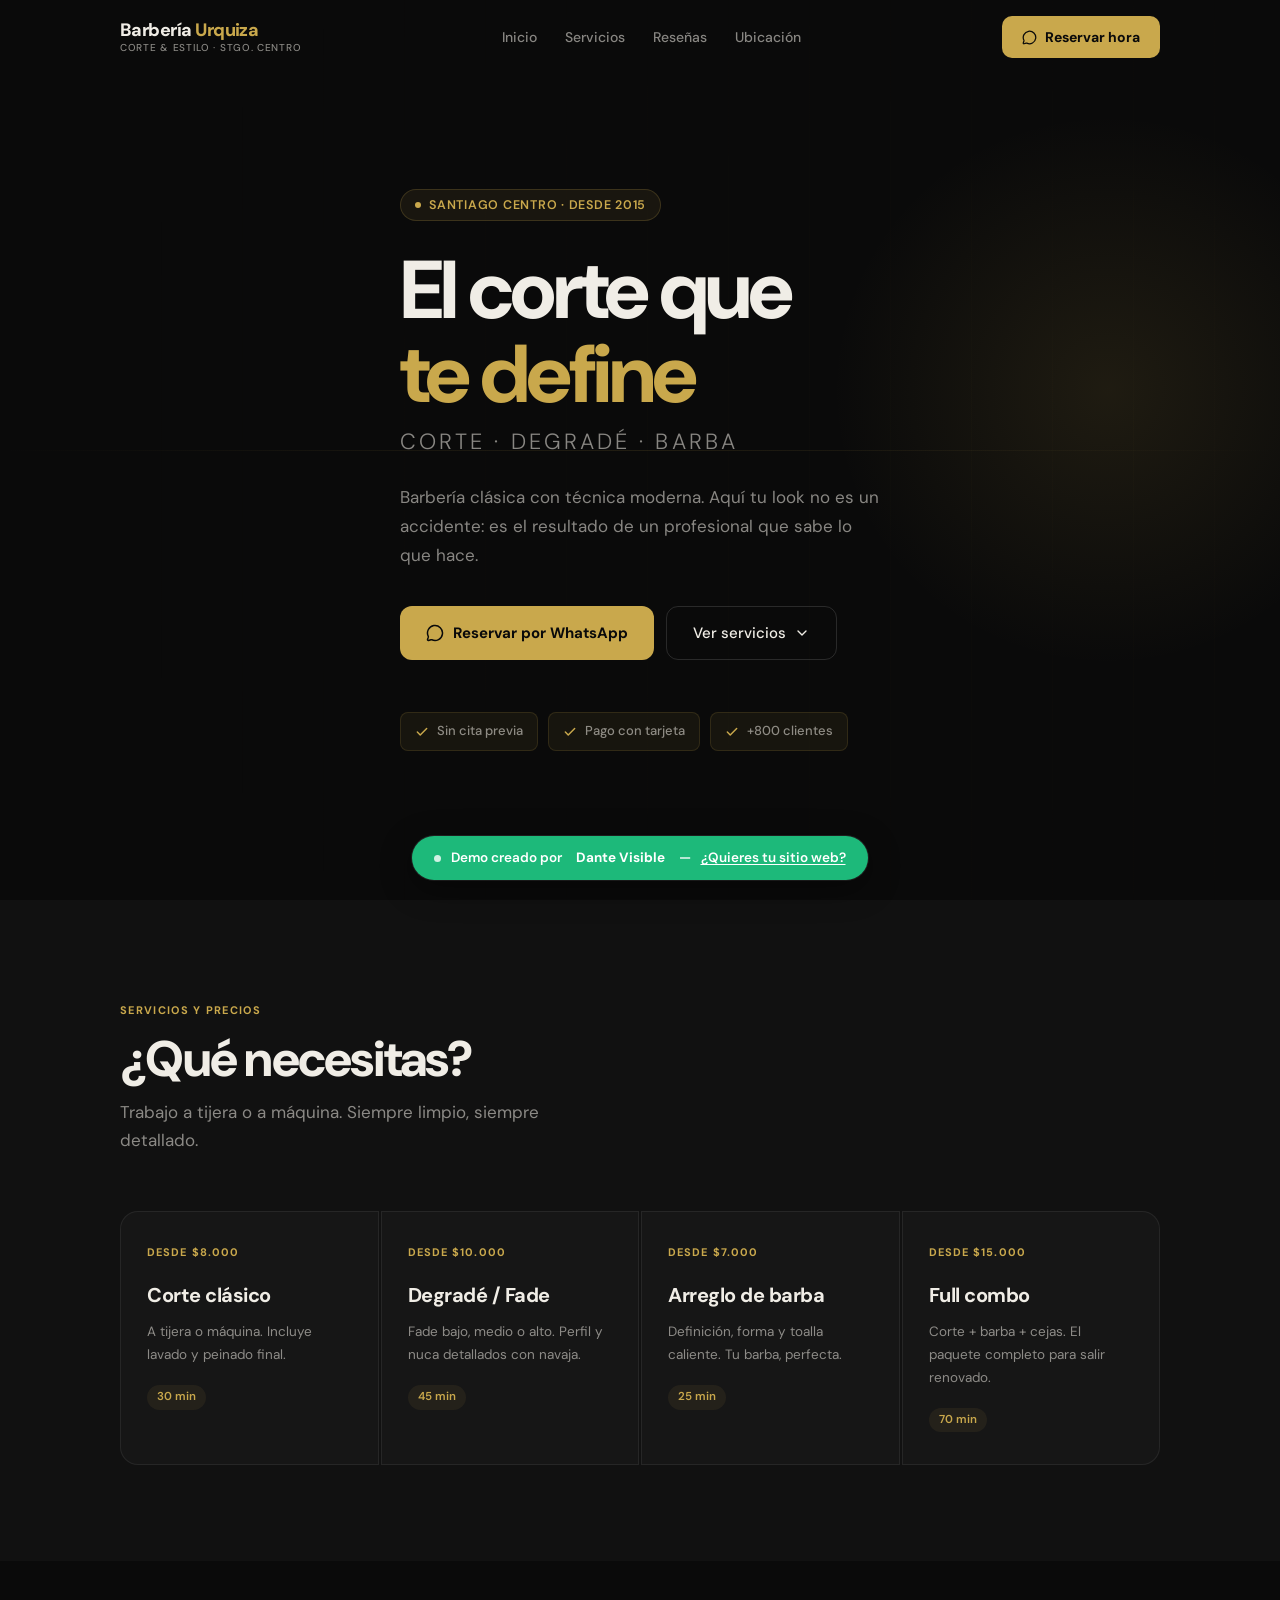
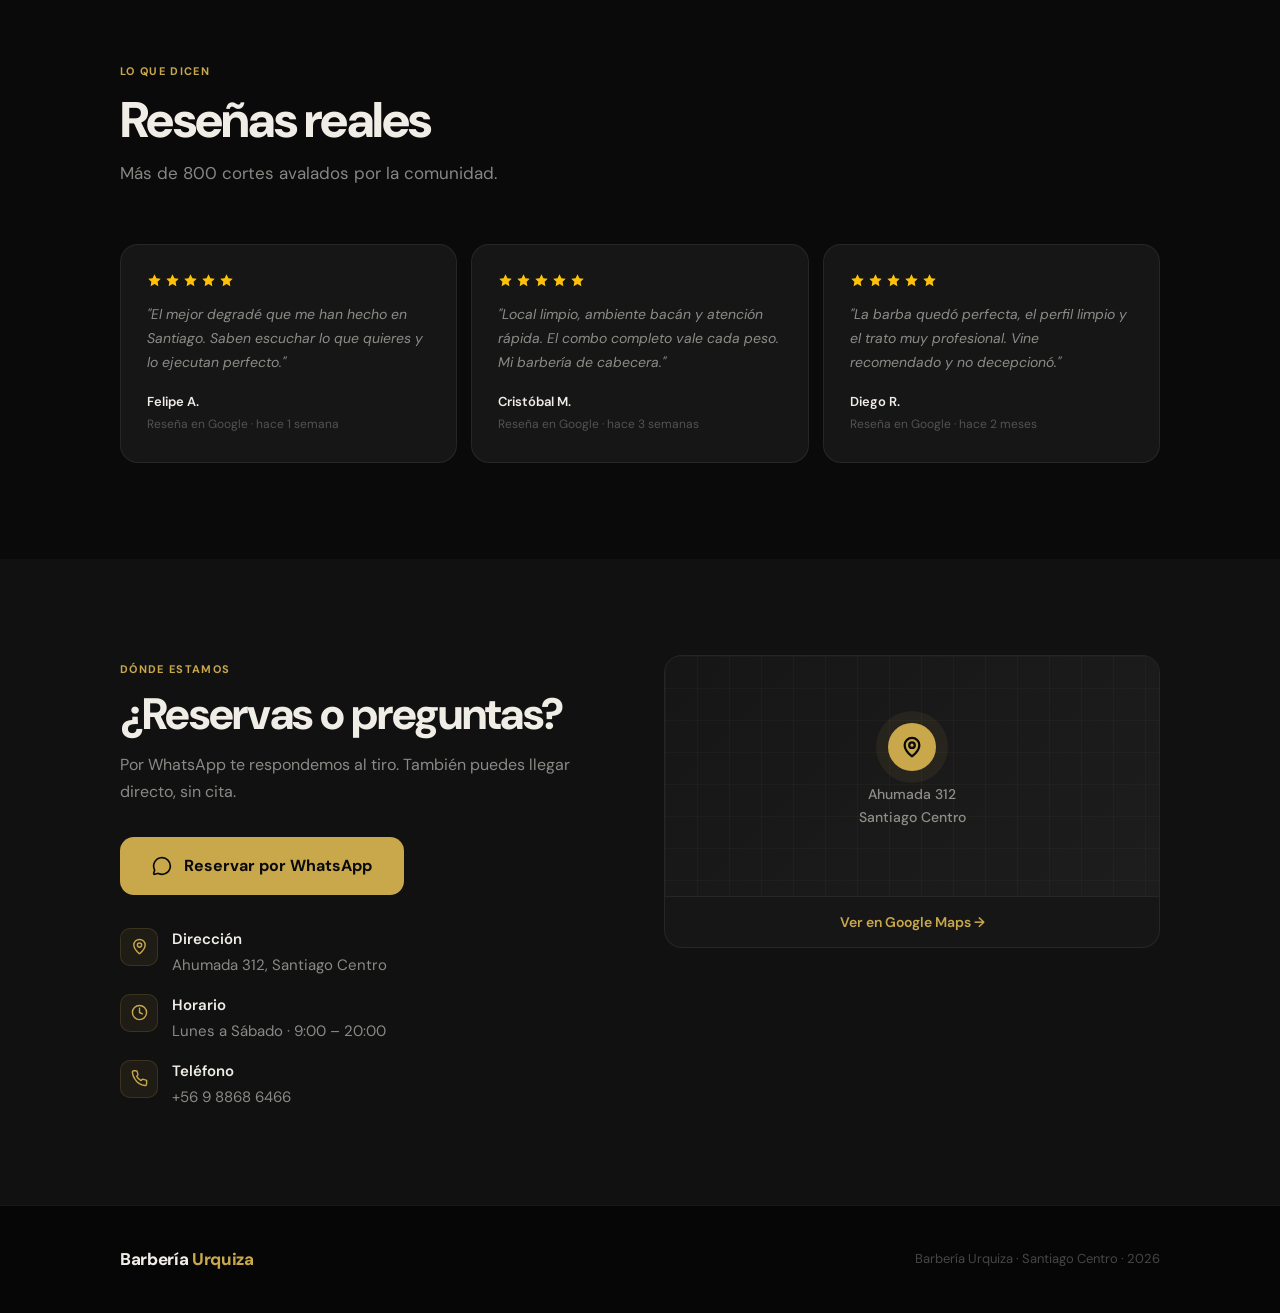
==== demos/barberia.html @ 576efa1f "feat: add demo landing pages for Vitrina Digital and demos section - Add demos/taller-mecanico.html " ====
<!DOCTYPE html>
<html lang="es">
<head>
<meta charset="UTF-8"/>
<meta name="viewport" content="width=device-width, initial-scale=1.0"/>
<title>Barbería Urquiza — Corte & Estilo · Santiago Centro</title>
<meta name="description" content="Barbería clásica y moderna en Santiago Centro. Cortes, degradés, barba y tratamientos. Reserva tu hora por WhatsApp."/>
<link rel="preconnect" href="https://fonts.googleapis.com"/>
<link rel="preconnect" href="https://fonts.gstatic.com" crossorigin/>
<link href="https://fonts.googleapis.com/css2?family=DM+Sans:ital,opsz,wght@0,9..40,300;0,9..40,400;0,9..40,600;0,9..40,700;0,9..40,800&display=swap" rel="stylesheet"/>
<style>
*,*::before,*::after{box-sizing:border-box;margin:0;padding:0}
html{scroll-behavior:smooth;-webkit-text-size-adjust:100%}

:root{
  --bg:#0A0A0A;
  --bg2:#111;
  --card:#161616;
  --card-h:#1D1D1D;
  --border:rgba(255,255,255,0.07);
  --border2:rgba(255,255,255,0.13);
  --gold:#C9A84C;
  --gold-h:#E0BF6A;
  --gold-glow:rgba(201,168,76,0.2);
  --gold-subtle:rgba(201,168,76,0.08);
  --text:#F0EDE6;
  --text-m:rgba(240,237,230,0.55);
  --text-s:rgba(240,237,230,0.28);
  --font:'DM Sans',sans-serif;
  --r:12px;
  --r2:18px;
  --ease:cubic-bezier(0.16,1,0.3,1);
  --t:0.24s;
}

body{background:var(--bg);color:var(--text);font-family:var(--font);font-size:16px;line-height:1.6;overflow-x:hidden}
a{color:inherit;text-decoration:none}
img{max-width:100%;display:block}
button{cursor:pointer;border:none;background:none;font:inherit}
ul{list-style:none}

.wrap{max-width:1120px;margin:0 auto;padding:0 20px}
@media(min-width:768px){.wrap{padding:0 40px}}

.rev{opacity:0;transform:translateY(20px);transition:opacity .6s var(--ease),transform .6s var(--ease)}
.rev.in{opacity:1;transform:none}
.rev.d1{transition-delay:.08s}.rev.d2{transition-delay:.16s}.rev.d3{transition-delay:.24s}

/* ── NAV ── */
.nav{position:fixed;top:0;left:0;right:0;z-index:100;padding:16px 0;transition:background var(--t),border-color var(--t);border-bottom:1px solid transparent}
.nav.scrolled{background:rgba(10,10,10,0.92);backdrop-filter:blur(20px);border-color:var(--border)}
.nav__inner{display:flex;align-items:center;justify-content:space-between}
.nav__logo{font-size:18px;font-weight:800;letter-spacing:-.03em;line-height:1.1}
.nav__logo span{color:var(--gold)}
.nav__logo sub{font-size:10px;font-weight:500;color:var(--text-m);display:block;letter-spacing:.07em;text-transform:uppercase;margin-top:1px}
.nav__links{display:none;gap:28px}
@media(min-width:768px){.nav__links{display:flex}}
.nav__link{font-size:14px;color:var(--text-m);transition:color var(--t);font-weight:500}
.nav__link:hover{color:var(--text)}
.nav__cta{display:none;align-items:center;gap:8px;background:var(--gold);color:#0A0A0A;font-size:14px;font-weight:700;padding:10px 20px;border-radius:10px;transition:all var(--t)}
.nav__cta:hover{background:var(--gold-h);transform:translateY(-1px);box-shadow:0 8px 24px var(--gold-glow)}
@media(min-width:768px){.nav__cta{display:flex}}
.nav__burger{display:flex;flex-direction:column;gap:5px;padding:4px}
@media(min-width:768px){.nav__burger{display:none}}
.nav__burger span{display:block;width:22px;height:2px;background:var(--text);border-radius:2px;transition:transform .3s var(--ease),opacity .3s}
.nav__burger.open span:nth-child(1){transform:translateY(7px) rotate(45deg)}
.nav__burger.open span:nth-child(2){opacity:0}
.nav__burger.open span:nth-child(3){transform:translateY(-7px) rotate(-45deg)}

.mob{position:fixed;inset:0;background:rgba(10,10,10,.97);backdrop-filter:blur(20px);z-index:99;display:flex;flex-direction:column;align-items:center;justify-content:center;gap:6px;opacity:0;pointer-events:none;transition:opacity .3s}
.mob.open{opacity:1;pointer-events:all}
.mob__link{font-size:32px;font-weight:700;color:var(--text-m);padding:8px 0;transition:color var(--t)}
.mob__link:hover{color:var(--text)}
.mob__cta{margin-top:28px;background:var(--gold);color:#0A0A0A;padding:14px 36px;border-radius:12px;font-size:16px;font-weight:700}

/* ── HERO ── */
.hero{position:relative;min-height:100svh;display:flex;align-items:center;padding:120px 0 80px;overflow:hidden}
.hero__bg{position:absolute;inset:0;background:var(--bg)}
/* stripes */
.hero__stripes{position:absolute;inset:0;background-image:repeating-linear-gradient(90deg,transparent,transparent 80px,rgba(201,168,76,.018) 80px,rgba(201,168,76,.018) 81px);mask-image:radial-gradient(ellipse 80% 80% at 80% 50%,black,transparent)}
/* glow */
.hero__glow{position:absolute;top:10%;right:-10%;width:600px;height:600px;background:radial-gradient(circle,rgba(201,168,76,.11) 0%,transparent 65%)}
/* horizontal line */
.hero__line{position:absolute;top:50%;left:0;right:0;height:1px;background:linear-gradient(90deg,transparent,rgba(201,168,76,.12),transparent)}

.hero__body{position:relative;z-index:2;max-width:700px}
.hero__eyebrow{display:inline-flex;align-items:center;gap:8px;background:var(--gold-subtle);border:1px solid rgba(201,168,76,.2);border-radius:100px;padding:5px 14px;font-size:12.5px;font-weight:600;color:var(--gold);letter-spacing:.06em;text-transform:uppercase;margin-bottom:28px}
.hero__dot{width:6px;height:6px;border-radius:50%;background:var(--gold);animation:blink 2s ease infinite}
@keyframes blink{0%,100%{opacity:1}50%{opacity:.3}}

.hero__h1{font-size:clamp(38px,7.5vw,82px);font-weight:800;letter-spacing:-.045em;line-height:1.02;margin-bottom:8px}
.hero__h1 em{color:var(--gold);font-style:normal}
.hero__tagline{font-size:clamp(16px,2.5vw,22px);font-weight:300;color:var(--text-m);letter-spacing:.02em;margin-bottom:24px;text-transform:uppercase;letter-spacing:.14em}
.hero__sub{font-size:clamp(15px,1.8vw,17px);color:var(--text-m);line-height:1.7;max-width:480px;margin-bottom:36px}

.hero__btns{display:flex;flex-wrap:wrap;gap:12px;margin-bottom:52px}
.btn-wa{display:inline-flex;align-items:center;gap:9px;background:var(--gold);color:#0A0A0A;font-size:15px;font-weight:700;padding:14px 26px;border-radius:12px;transition:all var(--t)}
.btn-wa:hover{background:var(--gold-h);transform:translateY(-2px);box-shadow:0 12px 36px var(--gold-glow)}
.btn-s{display:inline-flex;align-items:center;gap:8px;color:var(--text);font-size:15px;font-weight:500;padding:14px 26px;border-radius:12px;border:1px solid var(--border2);transition:all var(--t)}
.btn-s:hover{background:rgba(255,255,255,.04);border-color:rgba(255,255,255,.2);transform:translateY(-1px)}

.hero__trust{display:flex;flex-wrap:wrap;gap:10px}
.trust-chip{display:flex;align-items:center;gap:8px;padding:8px 14px;background:rgba(201,168,76,.07);border:1px solid rgba(201,168,76,.15);border-radius:8px;font-size:13px;font-weight:500;color:var(--text-m)}
.trust-chip svg{color:var(--gold)}

/* ── SERVICES ── */
.sec{padding:96px 0}
.eyebrow{display:inline-block;font-size:11px;font-weight:700;letter-spacing:.12em;text-transform:uppercase;color:var(--gold);margin-bottom:12px}
.sec__h{font-size:clamp(28px,4.5vw,50px);font-weight:800;letter-spacing:-.035em;line-height:1.08;margin-bottom:12px}
.sec__sub{font-size:17px;color:var(--text-m);line-height:1.68;max-width:480px}

.svc__grid{margin-top:56px;display:grid;gap:2px}
@media(min-width:640px){.svc__grid{grid-template-columns:repeat(2,1fr)}}
@media(min-width:960px){.svc__grid{grid-template-columns:repeat(4,1fr)}}

.svc-c{background:var(--card);border:1px solid var(--border);padding:32px 26px;position:relative;transition:all var(--t);overflow:hidden}
.svc-c::after{content:'';position:absolute;bottom:0;left:0;right:0;height:2px;background:var(--gold);transform:scaleX(0);transform-origin:left;transition:transform .35s var(--ease)}
.svc-c:first-child{border-radius:var(--r2) 0 0 var(--r2)}
.svc-c:last-child{border-radius:0 var(--r2) var(--r2) 0}
@media(max-width:639px){.svc-c{border-radius:var(--r)!important}}
.svc-c:hover{background:var(--card-h);border-color:var(--border2)}
.svc-c:hover::after{transform:scaleX(1)}
.svc-c__price{font-size:11px;font-weight:700;letter-spacing:.1em;text-transform:uppercase;color:var(--gold);margin-bottom:18px}
.svc-c__h{font-size:20px;font-weight:700;letter-spacing:-.025em;margin-bottom:10px}
.svc-c__p{font-size:13.5px;color:var(--text-m);line-height:1.7}
.svc-c__tag{display:inline-block;margin-top:18px;font-size:11.5px;font-weight:600;color:var(--gold);background:var(--gold-subtle);padding:3px 10px;border-radius:100px}

/* ── REVIEWS ── */
.sec--mid{background:var(--bg2)}
.rev__grid{margin-top:56px;display:grid;gap:14px}
@media(min-width:768px){.rev__grid{grid-template-columns:repeat(3,1fr)}}

.rev-c{background:var(--card);border:1px solid var(--border);border-radius:var(--r2);padding:28px 26px;transition:all var(--t)}
.rev-c:hover{border-color:var(--border2);background:var(--card-h)}
.rev-c__stars{display:flex;gap:3px;margin-bottom:14px}
.rev-c__stars svg{fill:#FFC107;width:15px;height:15px}
.rev-c__text{font-size:14px;line-height:1.72;color:var(--text-m);margin-bottom:18px;font-style:italic}
.rev-c__author{font-size:13px;font-weight:600;color:var(--text)}
.rev-c__via{font-size:12px;color:var(--text-s);margin-top:2px}

/* ── CONTACT ── */
.contact__grid{display:grid;gap:48px}
@media(min-width:900px){.contact__grid{grid-template-columns:1fr 1fr;align-items:start}}
.contact__h{font-size:clamp(26px,3.8vw,44px);font-weight:800;letter-spacing:-.03em;line-height:1.1;margin-bottom:12px}
.contact__p{font-size:16px;color:var(--text-m);line-height:1.7;margin-bottom:32px}
.wa-big{display:inline-flex;align-items:center;gap:12px;background:var(--gold);color:#0A0A0A;padding:16px 32px;border-radius:14px;font-size:16px;font-weight:700;transition:all var(--t);margin-bottom:32px}
.wa-big:hover{background:var(--gold-h);transform:translateY(-2px);box-shadow:0 12px 40px var(--gold-glow)}
.info-rows{display:flex;flex-direction:column;gap:16px}
.info-row{display:flex;align-items:flex-start;gap:14px;font-size:15px;color:var(--text-m)}
.info-row__ico{width:38px;height:38px;border-radius:10px;background:var(--gold-subtle);border:1px solid rgba(201,168,76,.16);display:flex;align-items:center;justify-content:center;color:var(--gold);flex-shrink:0;margin-top:1px}
.info-row strong{display:block;color:var(--text);font-weight:600;margin-bottom:2px}

.map-box{background:var(--card);border:1px solid var(--border);border-radius:var(--r2);overflow:hidden}
.map-ph{height:240px;background:linear-gradient(135deg,#161616 0%,#1D1D1D 100%);display:flex;flex-direction:column;align-items:center;justify-content:center;gap:12px;position:relative}
.map-ph::before{content:'';position:absolute;inset:0;background-image:linear-gradient(rgba(201,168,76,.04) 1px,transparent 1px),linear-gradient(90deg,rgba(201,168,76,.04) 1px,transparent 1px);background-size:32px 32px}
.map-pin{width:48px;height:48px;border-radius:50%;background:var(--gold);display:flex;align-items:center;justify-content:center;color:#0A0A0A;position:relative;z-index:1;box-shadow:0 0 0 12px var(--gold-subtle)}
.map-ph p{font-size:14px;color:var(--text-m);position:relative;z-index:1;text-align:center;font-weight:500}
.map-link{display:block;padding:14px 20px;text-align:center;font-size:14px;font-weight:600;color:var(--gold);border-top:1px solid var(--border);transition:background var(--t)}
.map-link:hover{background:var(--gold-subtle)}

/* ── FOOTER ── */
.footer{background:#060606;border-top:1px solid var(--border);padding:40px 0}
.footer__inner{display:flex;flex-direction:column;gap:6px;align-items:center;text-align:center}
@media(min-width:640px){.footer__inner{flex-direction:row;justify-content:space-between}}
.footer__logo{font-size:17px;font-weight:800;letter-spacing:-.02em}
.footer__logo span{color:var(--gold)}
.footer__copy{font-size:13px;color:var(--text-s)}

/* ── DEMO BANNER ── */
.demo-bar{position:fixed;bottom:20px;left:50%;transform:translateX(-50%);z-index:999;display:flex;align-items:center;gap:10px;background:#1DB97A;color:#fff;padding:11px 22px;border-radius:100px;font-size:13.5px;font-weight:600;box-shadow:0 8px 32px rgba(0,0,0,.4),0 0 0 1px rgba(255,255,255,.1);white-space:nowrap;font-family:var(--font)}
.demo-bar a{color:#fff;text-decoration:underline;text-underline-offset:2px}
.demo-bar a:hover{opacity:.85}
.demo-bar__dot{width:7px;height:7px;border-radius:50%;background:#fff;opacity:.8}
</style>
</head>
<body>

<!-- NAV -->
<nav class="nav" id="nav">
  <div class="wrap nav__inner">
    <a href="#inicio" class="nav__logo">
      Barbería <span>Urquiza</span>
      <sub>Corte & Estilo · Stgo. Centro</sub>
    </a>
    <div class="nav__links">
      <a href="#inicio" class="nav__link">Inicio</a>
      <a href="#servicios" class="nav__link">Servicios</a>
      <a href="#reseñas" class="nav__link">Reseñas</a>
      <a href="#contacto" class="nav__link">Ubicación</a>
    </div>
    <a href="https://wa.me/56988686466?text=Hola%2C%20quisiera%20reservar%20hora%20en%20Barber%C3%ADa%20Urquiza" target="_blank" rel="noopener" class="nav__cta">
      <svg xmlns="http://www.w3.org/2000/svg" width="15" height="15" viewBox="0 0 24 24" fill="none" stroke="currentColor" stroke-width="2" stroke-linecap="round" stroke-linejoin="round"><path d="M2.992 16.342a2 2 0 0 1 .094 1.167l-1.065 3.29a1 1 0 0 0 1.236 1.168l3.413-.998a2 2 0 0 1 1.099.092 10 10 0 1 0-4.777-4.719"/></svg>
      Reservar hora
    </a>
    <button class="nav__burger" id="burger" aria-label="Menú" aria-expanded="false">
      <span></span><span></span><span></span>
    </button>
  </div>
</nav>

<div class="mob" id="mob">
  <a href="#inicio" class="mob__link" onclick="closeMob()">Inicio</a>
  <a href="#servicios" class="mob__link" onclick="closeMob()">Servicios</a>
  <a href="#reseñas" class="mob__link" onclick="closeMob()">Reseñas</a>
  <a href="#contacto" class="mob__link" onclick="closeMob()">Ubicación</a>
  <a href="https://wa.me/56988686466?text=Hola%2C%20quisiera%20reservar%20hora%20en%20Barber%C3%ADa%20Urquiza" target="_blank" rel="noopener" class="mob__cta" onclick="closeMob()">Reservar hora</a>
</div>

<main>

<!-- HERO -->
<section id="inicio" class="hero">
  <div class="hero__bg">
    <div class="hero__stripes"></div>
    <div class="hero__glow"></div>
    <div class="hero__line"></div>
  </div>
  <div class="wrap">
    <div class="hero__body">
      <div class="hero__eyebrow rev in">
        <span class="hero__dot"></span>
        Santiago Centro · Desde 2015
      </div>
      <h1 class="hero__h1 rev in">
        El corte que<br><em>te define</em>
      </h1>
      <p class="hero__tagline rev in">Corte · Degradé · Barba</p>
      <p class="hero__sub rev in">
        Barbería clásica con técnica moderna. Aquí tu look no es un accidente: es el resultado de un profesional que sabe lo que hace.
      </p>
      <div class="hero__btns rev in">
        <a href="https://wa.me/56988686466?text=Hola%2C%20quisiera%20reservar%20hora%20en%20Barber%C3%ADa%20Urquiza" target="_blank" rel="noopener" class="btn-wa">
          <svg xmlns="http://www.w3.org/2000/svg" width="18" height="18" viewBox="0 0 24 24" fill="none" stroke="currentColor" stroke-width="2" stroke-linecap="round" stroke-linejoin="round"><path d="M2.992 16.342a2 2 0 0 1 .094 1.167l-1.065 3.29a1 1 0 0 0 1.236 1.168l3.413-.998a2 2 0 0 1 1.099.092 10 10 0 1 0-4.777-4.719"/></svg>
          Reservar por WhatsApp
        </a>
        <a href="#servicios" class="btn-s">
          Ver servicios
          <svg xmlns="http://www.w3.org/2000/svg" width="16" height="16" viewBox="0 0 24 24" fill="none" stroke="currentColor" stroke-width="2" stroke-linecap="round" stroke-linejoin="round"><path d="m6 9 6 6 6-6"/></svg>
        </a>
      </div>
      <div class="hero__trust rev in">
        <div class="trust-chip">
          <svg xmlns="http://www.w3.org/2000/svg" width="14" height="14" viewBox="0 0 24 24" fill="none" stroke="currentColor" stroke-width="2.5" stroke-linecap="round" stroke-linejoin="round"><path d="M20 6 9 17l-5-5"/></svg>
          Sin cita previa
        </div>
        <div class="trust-chip">
          <svg xmlns="http://www.w3.org/2000/svg" width="14" height="14" viewBox="0 0 24 24" fill="none" stroke="currentColor" stroke-width="2.5" stroke-linecap="round" stroke-linejoin="round"><path d="M20 6 9 17l-5-5"/></svg>
          Pago con tarjeta
        </div>
        <div class="trust-chip">
          <svg xmlns="http://www.w3.org/2000/svg" width="14" height="14" viewBox="0 0 24 24" fill="none" stroke="currentColor" stroke-width="2.5" stroke-linecap="round" stroke-linejoin="round"><path d="M20 6 9 17l-5-5"/></svg>
          +800 clientes
        </div>
      </div>
    </div>
  </div>
</section>

<!-- SERVICES -->
<section id="servicios" class="sec" style="background:var(--bg2)">
  <div class="wrap">
    <div class="rev">
      <span class="eyebrow">Servicios y precios</span>
      <h2 class="sec__h">¿Qué necesitas?</h2>
      <p class="sec__sub">Trabajo a tijera o a máquina. Siempre limpio, siempre detallado.</p>
    </div>
    <div class="svc__grid">

      <div class="rev svc-c">
        <div class="svc-c__price">desde $8.000</div>
        <h3 class="svc-c__h">Corte clásico</h3>
        <p class="svc-c__p">A tijera o máquina. Incluye lavado y peinado final.</p>
        <span class="svc-c__tag">30 min</span>
      </div>

      <div class="rev d1 svc-c">
        <div class="svc-c__price">desde $10.000</div>
        <h3 class="svc-c__h">Degradé / Fade</h3>
        <p class="svc-c__p">Fade bajo, medio o alto. Perfil y nuca detallados con navaja.</p>
        <span class="svc-c__tag">45 min</span>
      </div>

      <div class="rev d2 svc-c">
        <div class="svc-c__price">desde $7.000</div>
        <h3 class="svc-c__h">Arreglo de barba</h3>
        <p class="svc-c__p">Definición, forma y toalla caliente. Tu barba, perfecta.</p>
        <span class="svc-c__tag">25 min</span>
      </div>

      <div class="rev d3 svc-c">
        <div class="svc-c__price">desde $15.000</div>
        <h3 class="svc-c__h">Full combo</h3>
        <p class="svc-c__p">Corte + barba + cejas. El paquete completo para salir renovado.</p>
        <span class="svc-c__tag">70 min</span>
      </div>

    </div>
  </div>
</section>

<!-- REVIEWS -->
<section id="reseñas" class="sec" style="background:var(--bg)">
  <div class="wrap">
    <div class="rev">
      <span class="eyebrow">Lo que dicen</span>
      <h2 class="sec__h">Reseñas reales</h2>
      <p class="sec__sub">Más de 800 cortes avalados por la comunidad.</p>
    </div>
    <div class="rev__grid">

      <div class="rev rev-c">
        <div class="rev-c__stars">
          <svg viewBox="0 0 24 24"><path d="M12 2l3.09 6.26L22 9.27l-5 4.87 1.18 6.88L12 17.77l-6.18 3.25L7 14.14 2 9.27l6.91-1.01L12 2z"/></svg>
          <svg viewBox="0 0 24 24"><path d="M12 2l3.09 6.26L22 9.27l-5 4.87 1.18 6.88L12 17.77l-6.18 3.25L7 14.14 2 9.27l6.91-1.01L12 2z"/></svg>
          <svg viewBox="0 0 24 24"><path d="M12 2l3.09 6.26L22 9.27l-5 4.87 1.18 6.88L12 17.77l-6.18 3.25L7 14.14 2 9.27l6.91-1.01L12 2z"/></svg>
          <svg viewBox="0 0 24 24"><path d="M12 2l3.09 6.26L22 9.27l-5 4.87 1.18 6.88L12 17.77l-6.18 3.25L7 14.14 2 9.27l6.91-1.01L12 2z"/></svg>
          <svg viewBox="0 0 24 24"><path d="M12 2l3.09 6.26L22 9.27l-5 4.87 1.18 6.88L12 17.77l-6.18 3.25L7 14.14 2 9.27l6.91-1.01L12 2z"/></svg>
        </div>
        <p class="rev-c__text">"El mejor degradé que me han hecho en Santiago. Saben escuchar lo que quieres y lo ejecutan perfecto."</p>
        <div class="rev-c__author">Felipe A.</div>
        <div class="rev-c__via">Reseña en Google · hace 1 semana</div>
      </div>

      <div class="rev d1 rev-c">
        <div class="rev-c__stars">
          <svg viewBox="0 0 24 24"><path d="M12 2l3.09 6.26L22 9.27l-5 4.87 1.18 6.88L12 17.77l-6.18 3.25L7 14.14 2 9.27l6.91-1.01L12 2z"/></svg>
          <svg viewBox="0 0 24 24"><path d="M12 2l3.09 6.26L22 9.27l-5 4.87 1.18 6.88L12 17.77l-6.18 3.25L7 14.14 2 9.27l6.91-1.01L12 2z"/></svg>
          <svg viewBox="0 0 24 24"><path d="M12 2l3.09 6.26L22 9.27l-5 4.87 1.18 6.88L12 17.77l-6.18 3.25L7 14.14 2 9.27l6.91-1.01L12 2z"/></svg>
          <svg viewBox="0 0 24 24"><path d="M12 2l3.09 6.26L22 9.27l-5 4.87 1.18 6.88L12 17.77l-6.18 3.25L7 14.14 2 9.27l6.91-1.01L12 2z"/></svg>
          <svg viewBox="0 0 24 24"><path d="M12 2l3.09 6.26L22 9.27l-5 4.87 1.18 6.88L12 17.77l-6.18 3.25L7 14.14 2 9.27l6.91-1.01L12 2z"/></svg>
        </div>
        <p class="rev-c__text">"Local limpio, ambiente bacán y atención rápida. El combo completo vale cada peso. Mi barbería de cabecera."</p>
        <div class="rev-c__author">Cristóbal M.</div>
        <div class="rev-c__via">Reseña en Google · hace 3 semanas</div>
      </div>

      <div class="rev d2 rev-c">
        <div class="rev-c__stars">
          <svg viewBox="0 0 24 24"><path d="M12 2l3.09 6.26L22 9.27l-5 4.87 1.18 6.88L12 17.77l-6.18 3.25L7 14.14 2 9.27l6.91-1.01L12 2z"/></svg>
          <svg viewBox="0 0 24 24"><path d="M12 2l3.09 6.26L22 9.27l-5 4.87 1.18 6.88L12 17.77l-6.18 3.25L7 14.14 2 9.27l6.91-1.01L12 2z"/></svg>
          <svg viewBox="0 0 24 24"><path d="M12 2l3.09 6.26L22 9.27l-5 4.87 1.18 6.88L12 17.77l-6.18 3.25L7 14.14 2 9.27l6.91-1.01L12 2z"/></svg>
          <svg viewBox="0 0 24 24"><path d="M12 2l3.09 6.26L22 9.27l-5 4.87 1.18 6.88L12 17.77l-6.18 3.25L7 14.14 2 9.27l6.91-1.01L12 2z"/></svg>
          <svg viewBox="0 0 24 24"><path d="M12 2l3.09 6.26L22 9.27l-5 4.87 1.18 6.88L12 17.77l-6.18 3.25L7 14.14 2 9.27l6.91-1.01L12 2z"/></svg>
        </div>
        <p class="rev-c__text">"La barba quedó perfecta, el perfil limpio y el trato muy profesional. Vine recomendado y no decepcionó."</p>
        <div class="rev-c__author">Diego R.</div>
        <div class="rev-c__via">Reseña en Google · hace 2 meses</div>
      </div>

    </div>
  </div>
</section>

<!-- CONTACT -->
<section id="contacto" class="sec" style="background:var(--bg2)">
  <div class="wrap">
    <div class="contact__grid">

      <div class="rev">
        <span class="eyebrow">Dónde estamos</span>
        <h2 class="contact__h">¿Reservas o preguntas?</h2>
        <p class="contact__p">Por WhatsApp te respondemos al tiro. También puedes llegar directo, sin cita.</p>
        <a href="https://wa.me/56988686466?text=Hola%2C%20quisiera%20reservar%20hora%20en%20Barber%C3%ADa%20Urquiza" target="_blank" rel="noopener" class="wa-big">
          <svg xmlns="http://www.w3.org/2000/svg" width="20" height="20" viewBox="0 0 24 24" fill="none" stroke="currentColor" stroke-width="2" stroke-linecap="round" stroke-linejoin="round"><path d="M2.992 16.342a2 2 0 0 1 .094 1.167l-1.065 3.29a1 1 0 0 0 1.236 1.168l3.413-.998a2 2 0 0 1 1.099.092 10 10 0 1 0-4.777-4.719"/></svg>
          Reservar por WhatsApp
        </a>
        <div class="info-rows">
          <div class="info-row">
            <span class="info-row__ico">
              <svg xmlns="http://www.w3.org/2000/svg" width="17" height="17" viewBox="0 0 24 24" fill="none" stroke="currentColor" stroke-width="2" stroke-linecap="round" stroke-linejoin="round"><path d="M20 10c0 4.993-5.539 10.193-7.399 11.799a1 1 0 0 1-1.202 0C9.539 20.193 4 14.993 4 10a8 8 0 0 1 16 0"/><circle cx="12" cy="10" r="3"/></svg>
            </span>
            <div><strong>Dirección</strong>Ahumada 312, Santiago Centro</div>
          </div>
          <div class="info-row">
            <span class="info-row__ico">
              <svg xmlns="http://www.w3.org/2000/svg" width="17" height="17" viewBox="0 0 24 24" fill="none" stroke="currentColor" stroke-width="2" stroke-linecap="round" stroke-linejoin="round"><circle cx="12" cy="12" r="10"/><polyline points="12 6 12 12 16 14"/></svg>
            </span>
            <div><strong>Horario</strong>Lunes a Sábado · 9:00 – 20:00</div>
          </div>
          <div class="info-row">
            <span class="info-row__ico">
              <svg xmlns="http://www.w3.org/2000/svg" width="17" height="17" viewBox="0 0 24 24" fill="none" stroke="currentColor" stroke-width="2" stroke-linecap="round" stroke-linejoin="round"><path d="M22 16.92v3a2 2 0 0 1-2.18 2 19.79 19.79 0 0 1-8.63-3.07A19.5 19.5 0 0 1 4.99 12 19.79 19.79 0 0 1 1.95 3.38 2 2 0 0 1 3.93 1.13h3a2 2 0 0 1 2 1.72 12.84 12.84 0 0 0 .7 2.81 2 2 0 0 1-.45 2.11L8.09 8.91a16 16 0 0 0 6 6l1.27-1.27a2 2 0 0 1 2.11-.45 12.84 12.84 0 0 0 2.81.7A2 2 0 0 1 22 16.92z"/></svg>
            </span>
            <div><strong>Teléfono</strong>+56 9 8868 6466</div>
          </div>
        </div>
      </div>

      <div class="rev d1 map-box">
        <div class="map-ph">
          <div class="map-pin">
            <svg xmlns="http://www.w3.org/2000/svg" width="22" height="22" viewBox="0 0 24 24" fill="none" stroke="currentColor" stroke-width="2.5" stroke-linecap="round" stroke-linejoin="round"><path d="M20 10c0 4.993-5.539 10.193-7.399 11.799a1 1 0 0 1-1.202 0C9.539 20.193 4 14.993 4 10a8 8 0 0 1 16 0"/><circle cx="12" cy="10" r="3"/></svg>
          </div>
          <p>Ahumada 312<br>Santiago Centro</p>
        </div>
        <a href="https://maps.google.com" target="_blank" rel="noopener" class="map-link">
          Ver en Google Maps →
        </a>
      </div>

    </div>
  </div>
</section>

</main>

<!-- FOOTER -->
<footer class="footer">
  <div class="wrap footer__inner">
    <div class="footer__logo">Barbería <span>Urquiza</span></div>
    <p class="footer__copy">Barbería Urquiza · Santiago Centro · 2026</p>
  </div>
</footer>

<!-- DEMO BANNER -->
<div class="demo-bar">
  <span class="demo-bar__dot"></span>
  Demo creado por <strong style="margin:0 4px">Dante Visible</strong> —
  <a href="../index.html">¿Quieres tu sitio web?</a>
</div>

<script>
const nav = document.getElementById('nav');
window.addEventListener('scroll', () => nav.classList.toggle('scrolled', scrollY > 40), {passive:true});

const burger = document.getElementById('burger');
const mob = document.getElementById('mob');
let open = false;
burger.addEventListener('click', () => {
  open = !open;
  burger.classList.toggle('open', open);
  mob.classList.toggle('open', open);
  burger.setAttribute('aria-expanded', open);
  document.body.style.overflow = open ? 'hidden' : '';
});
function closeMob() {
  open = false;
  burger.classList.remove('open');
  mob.classList.remove('open');
  burger.setAttribute('aria-expanded', 'false');
  document.body.style.overflow = '';
}

const obs = new IntersectionObserver(es => es.forEach(e => { if (e.isIntersecting) e.target.classList.add('in'); }), {threshold:0.1, rootMargin:'0px 0px -30px 0px'});
document.querySelectorAll('.rev:not(.in)').forEach(el => obs.observe(el));

document.querySelectorAll('a[href^="#"]').forEach(a => {
  a.addEventListener('click', e => {
    const t = document.querySelector(a.getAttribute('href'));
    if (t) { e.preventDefault(); t.scrollIntoView({behavior:'smooth',block:'start'}); }
  });
});
</script>
</body>
</html>
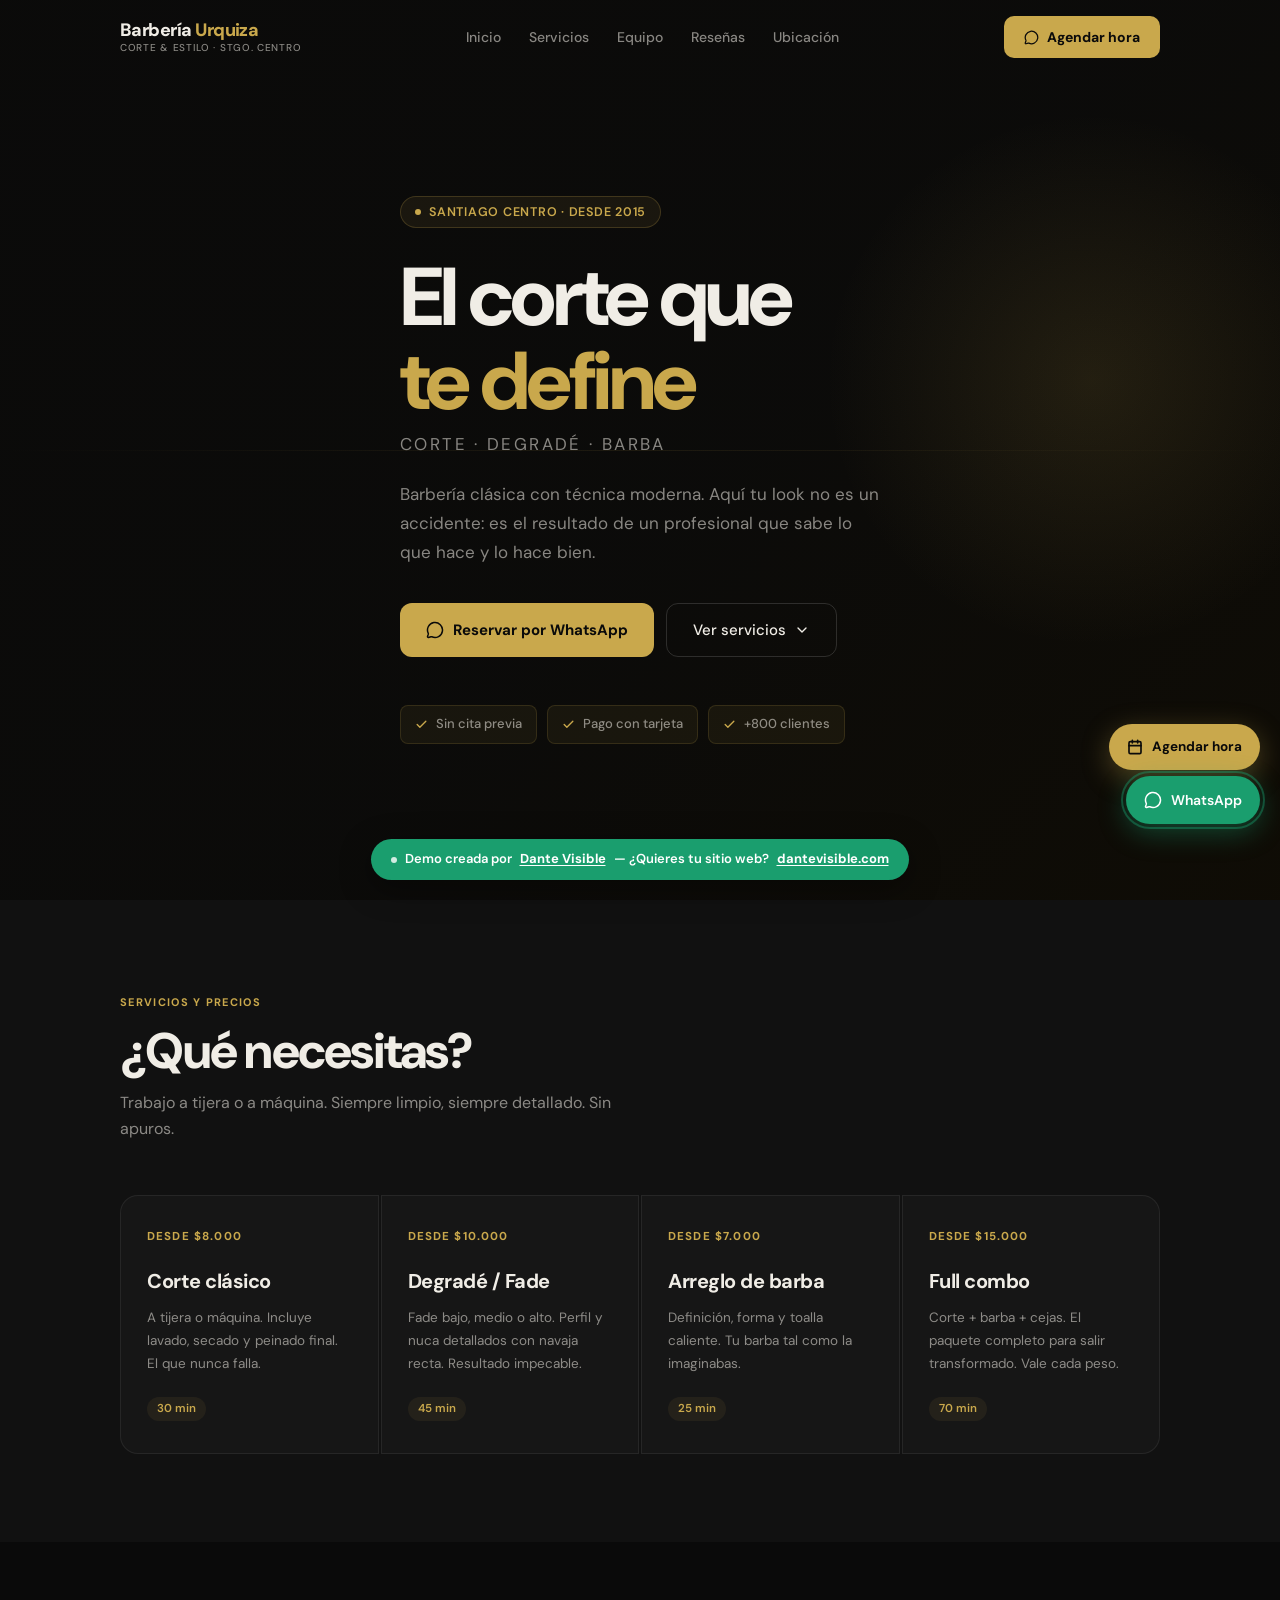
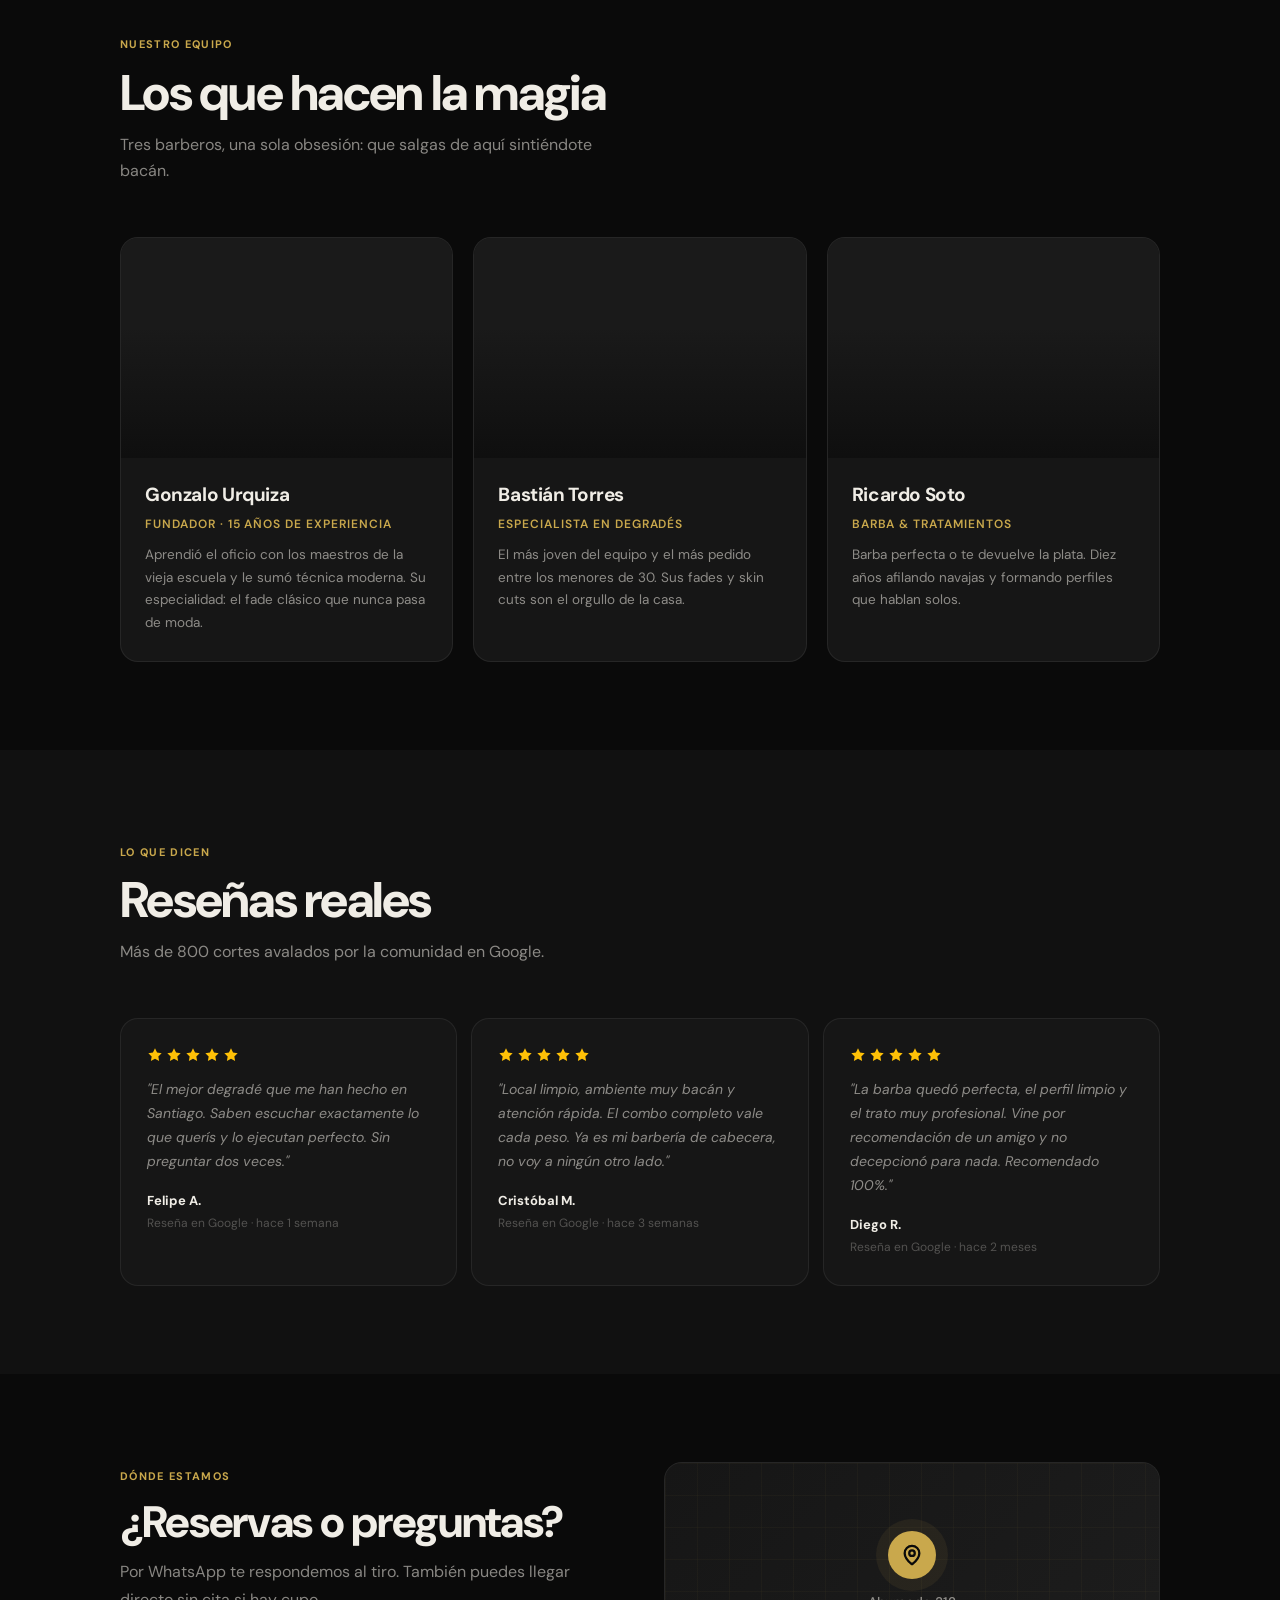
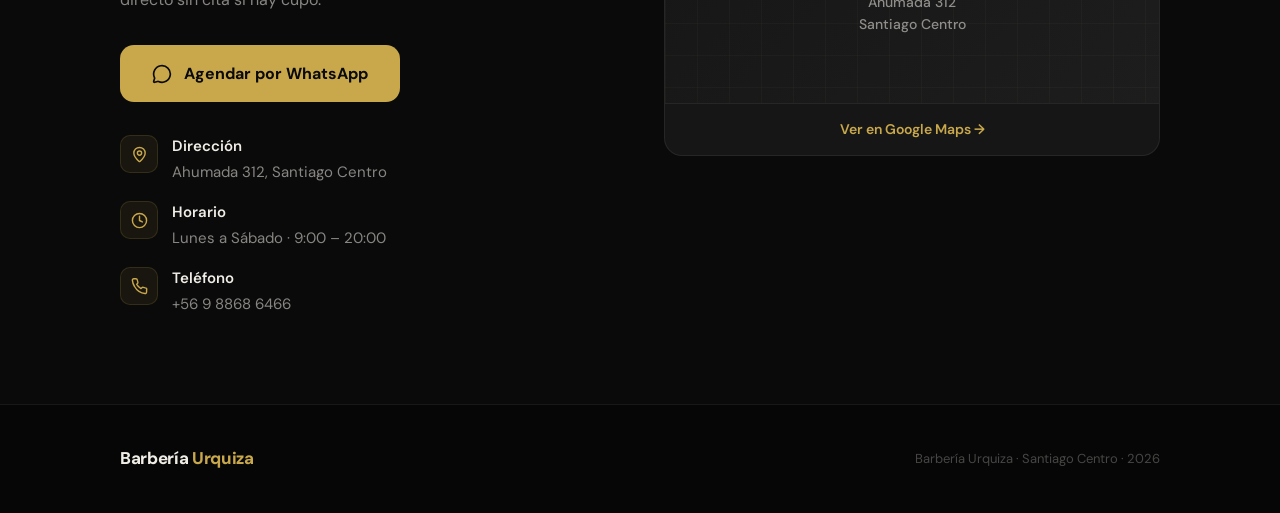
==== commit b5256bee: "feat: redesign all 3 demo pages with real photos and full sections Each demo now includes real Unspl" ====
--- a/demos/barberia.html
+++ b/demos/barberia.html
@@ -4,51 +4,34 @@
 <meta charset="UTF-8"/>
 <meta name="viewport" content="width=device-width, initial-scale=1.0"/>
 <title>Barbería Urquiza — Corte & Estilo · Santiago Centro</title>
-<meta name="description" content="Barbería clásica y moderna en Santiago Centro. Cortes, degradés, barba y tratamientos. Reserva tu hora por WhatsApp."/>
+<meta name="description" content="Barbería clásica y moderna en Santiago Centro. Cortes, degradés, barba. Reserva tu hora por WhatsApp."/>
 <link rel="preconnect" href="https://fonts.googleapis.com"/>
 <link rel="preconnect" href="https://fonts.gstatic.com" crossorigin/>
-<link href="https://fonts.googleapis.com/css2?family=DM+Sans:ital,opsz,wght@0,9..40,300;0,9..40,400;0,9..40,600;0,9..40,700;0,9..40,800&display=swap" rel="stylesheet"/>
+<link href="https://fonts.googleapis.com/css2?family=DM+Sans:opsz,wght@9..40,400;9..40,500;9..40,600;9..40,700;9..40,800&display=swap" rel="stylesheet"/>
 <style>
 *,*::before,*::after{box-sizing:border-box;margin:0;padding:0}
 html{scroll-behavior:smooth;-webkit-text-size-adjust:100%}
-
 :root{
-  --bg:#0A0A0A;
-  --bg2:#111;
-  --card:#161616;
-  --card-h:#1D1D1D;
-  --border:rgba(255,255,255,0.07);
-  --border2:rgba(255,255,255,0.13);
-  --gold:#C9A84C;
-  --gold-h:#E0BF6A;
-  --gold-glow:rgba(201,168,76,0.2);
+  --bg:#0A0A0A;--bg2:#111;--card:#161616;--card-h:#1E1E1E;
+  --border:rgba(255,255,255,0.07);--border2:rgba(255,255,255,0.14);
+  --gold:#C9A84C;--gold-h:#DDB95C;--gold-glow:rgba(201,168,76,0.22);
   --gold-subtle:rgba(201,168,76,0.08);
-  --text:#F0EDE6;
-  --text-m:rgba(240,237,230,0.55);
-  --text-s:rgba(240,237,230,0.28);
-  --font:'DM Sans',sans-serif;
-  --r:12px;
-  --r2:18px;
-  --ease:cubic-bezier(0.16,1,0.3,1);
-  --t:0.24s;
+  --text:#F0EDE6;--text-m:rgba(240,237,230,0.55);--text-s:rgba(240,237,230,0.28);
+  --font:'DM Sans',sans-serif;--r:12px;--r2:18px;
+  --ease:cubic-bezier(0.16,1,0.3,1);--t:0.24s;
 }
-
 body{background:var(--bg);color:var(--text);font-family:var(--font);font-size:16px;line-height:1.6;overflow-x:hidden}
-a{color:inherit;text-decoration:none}
-img{max-width:100%;display:block}
-button{cursor:pointer;border:none;background:none;font:inherit}
-ul{list-style:none}
-
+a{color:inherit;text-decoration:none}img{max-width:100%;display:block}
+button{cursor:pointer;border:none;background:none;font:inherit}ul{list-style:none}
 .wrap{max-width:1120px;margin:0 auto;padding:0 20px}
 @media(min-width:768px){.wrap{padding:0 40px}}
-
-.rev{opacity:0;transform:translateY(20px);transition:opacity .6s var(--ease),transform .6s var(--ease)}
+.rev{opacity:0;transform:translateY(22px);transition:opacity .65s var(--ease),transform .65s var(--ease)}
 .rev.in{opacity:1;transform:none}
-.rev.d1{transition-delay:.08s}.rev.d2{transition-delay:.16s}.rev.d3{transition-delay:.24s}
-
-/* ── NAV ── */
+.rev.d1{transition-delay:.1s}.rev.d2{transition-delay:.2s}.rev.d3{transition-delay:.3s}
+
+/* NAV */
 .nav{position:fixed;top:0;left:0;right:0;z-index:100;padding:16px 0;transition:background var(--t),border-color var(--t);border-bottom:1px solid transparent}
-.nav.scrolled{background:rgba(10,10,10,0.92);backdrop-filter:blur(20px);border-color:var(--border)}
+.nav.scrolled{background:rgba(10,10,10,0.93);backdrop-filter:blur(20px);border-color:var(--border)}
 .nav__inner{display:flex;align-items:center;justify-content:space-between}
 .nav__logo{font-size:18px;font-weight:800;letter-spacing:-.03em;line-height:1.1}
 .nav__logo span{color:var(--gold)}
@@ -66,53 +49,46 @@
 .nav__burger.open span:nth-child(1){transform:translateY(7px) rotate(45deg)}
 .nav__burger.open span:nth-child(2){opacity:0}
 .nav__burger.open span:nth-child(3){transform:translateY(-7px) rotate(-45deg)}
-
 .mob{position:fixed;inset:0;background:rgba(10,10,10,.97);backdrop-filter:blur(20px);z-index:99;display:flex;flex-direction:column;align-items:center;justify-content:center;gap:6px;opacity:0;pointer-events:none;transition:opacity .3s}
 .mob.open{opacity:1;pointer-events:all}
 .mob__link{font-size:32px;font-weight:700;color:var(--text-m);padding:8px 0;transition:color var(--t)}
 .mob__link:hover{color:var(--text)}
 .mob__cta{margin-top:28px;background:var(--gold);color:#0A0A0A;padding:14px 36px;border-radius:12px;font-size:16px;font-weight:700}
 
-/* ── HERO ── */
+/* HERO */
 .hero{position:relative;min-height:100svh;display:flex;align-items:center;padding:120px 0 80px;overflow:hidden}
-.hero__bg{position:absolute;inset:0;background:var(--bg)}
-/* stripes */
-.hero__stripes{position:absolute;inset:0;background-image:repeating-linear-gradient(90deg,transparent,transparent 80px,rgba(201,168,76,.018) 80px,rgba(201,168,76,.018) 81px);mask-image:radial-gradient(ellipse 80% 80% at 80% 50%,black,transparent)}
-/* glow */
-.hero__glow{position:absolute;top:10%;right:-10%;width:600px;height:600px;background:radial-gradient(circle,rgba(201,168,76,.11) 0%,transparent 65%)}
-/* horizontal line */
-.hero__line{position:absolute;top:50%;left:0;right:0;height:1px;background:linear-gradient(90deg,transparent,rgba(201,168,76,.12),transparent)}
+.hero__bg{position:absolute;inset:0;background:linear-gradient(135deg,rgba(10,10,10,0.9) 0%,rgba(10,10,10,0.78) 55%,rgba(15,12,5,0.88) 100%),url('https://images.unsplash.com/photo-1503951914875-452162b0f3f1?w=1600&q=80') center/cover no-repeat;background-color:#100E08}
+.hero__glow{position:absolute;top:10%;right:-8%;width:580px;height:580px;background:radial-gradient(circle,rgba(201,168,76,.12) 0%,transparent 65%)}
+.hero__line{position:absolute;top:50%;left:0;right:0;height:1px;background:linear-gradient(90deg,transparent,rgba(201,168,76,.1),transparent)}
 
 .hero__body{position:relative;z-index:2;max-width:700px}
-.hero__eyebrow{display:inline-flex;align-items:center;gap:8px;background:var(--gold-subtle);border:1px solid rgba(201,168,76,.2);border-radius:100px;padding:5px 14px;font-size:12.5px;font-weight:600;color:var(--gold);letter-spacing:.06em;text-transform:uppercase;margin-bottom:28px}
+.hero__eyebrow{display:inline-flex;align-items:center;gap:8px;background:var(--gold-subtle);border:1px solid rgba(201,168,76,.22);border-radius:100px;padding:5px 14px;font-size:12.5px;font-weight:600;color:var(--gold);letter-spacing:.06em;text-transform:uppercase;margin-bottom:28px}
 .hero__dot{width:6px;height:6px;border-radius:50%;background:var(--gold);animation:blink 2s ease infinite}
 @keyframes blink{0%,100%{opacity:1}50%{opacity:.3}}
-
 .hero__h1{font-size:clamp(38px,7.5vw,82px);font-weight:800;letter-spacing:-.045em;line-height:1.02;margin-bottom:8px}
 .hero__h1 em{color:var(--gold);font-style:normal}
-.hero__tagline{font-size:clamp(16px,2.5vw,22px);font-weight:300;color:var(--text-m);letter-spacing:.02em;margin-bottom:24px;text-transform:uppercase;letter-spacing:.14em}
+.hero__tagline{font-size:clamp(13px,2vw,17px);font-weight:400;color:var(--text-m);text-transform:uppercase;letter-spacing:.14em;margin-bottom:22px}
 .hero__sub{font-size:clamp(15px,1.8vw,17px);color:var(--text-m);line-height:1.7;max-width:480px;margin-bottom:36px}
-
-.hero__btns{display:flex;flex-wrap:wrap;gap:12px;margin-bottom:52px}
-.btn-wa{display:inline-flex;align-items:center;gap:9px;background:var(--gold);color:#0A0A0A;font-size:15px;font-weight:700;padding:14px 26px;border-radius:12px;transition:all var(--t)}
-.btn-wa:hover{background:var(--gold-h);transform:translateY(-2px);box-shadow:0 12px 36px var(--gold-glow)}
-.btn-s{display:inline-flex;align-items:center;gap:8px;color:var(--text);font-size:15px;font-weight:500;padding:14px 26px;border-radius:12px;border:1px solid var(--border2);transition:all var(--t)}
-.btn-s:hover{background:rgba(255,255,255,.04);border-color:rgba(255,255,255,.2);transform:translateY(-1px)}
-
-.hero__trust{display:flex;flex-wrap:wrap;gap:10px}
-.trust-chip{display:flex;align-items:center;gap:8px;padding:8px 14px;background:rgba(201,168,76,.07);border:1px solid rgba(201,168,76,.15);border-radius:8px;font-size:13px;font-weight:500;color:var(--text-m)}
-.trust-chip svg{color:var(--gold)}
-
-/* ── SERVICES ── */
-.sec{padding:96px 0}
+.hero__btns{display:flex;flex-wrap:wrap;gap:12px;margin-bottom:48px}
+.btn-main{display:inline-flex;align-items:center;gap:9px;background:var(--gold);color:#0A0A0A;font-size:15px;font-weight:700;padding:14px 26px;border-radius:12px;transition:all var(--t)}
+.btn-main:hover{background:var(--gold-h);transform:translateY(-2px);box-shadow:0 12px 36px var(--gold-glow)}
+.btn-sec{display:inline-flex;align-items:center;gap:8px;color:var(--text);font-size:15px;font-weight:500;padding:14px 26px;border-radius:12px;border:1px solid var(--border2);transition:all var(--t)}
+.btn-sec:hover{background:rgba(255,255,255,.05);border-color:rgba(255,255,255,.22);transform:translateY(-1px)}
+.hero__chips{display:flex;flex-wrap:wrap;gap:10px}
+.chip{display:flex;align-items:center;gap:8px;padding:8px 14px;background:rgba(201,168,76,.07);border:1px solid rgba(201,168,76,.16);border-radius:8px;font-size:13px;font-weight:500;color:var(--text-m)}
+.chip svg{color:var(--gold)}
+
+/* SECTIONS */
+.sec{padding:88px 0}
+.sec--alt{background:var(--bg2)}
 .eyebrow{display:inline-block;font-size:11px;font-weight:700;letter-spacing:.12em;text-transform:uppercase;color:var(--gold);margin-bottom:12px}
 .sec__h{font-size:clamp(28px,4.5vw,50px);font-weight:800;letter-spacing:-.035em;line-height:1.08;margin-bottom:12px}
-.sec__sub{font-size:17px;color:var(--text-m);line-height:1.68;max-width:480px}
-
-.svc__grid{margin-top:56px;display:grid;gap:2px}
+.sec__sub{font-size:16px;color:var(--text-m);line-height:1.68;max-width:500px}
+
+/* SERVICES */
+.svc__grid{margin-top:52px;display:grid;gap:2px}
 @media(min-width:640px){.svc__grid{grid-template-columns:repeat(2,1fr)}}
 @media(min-width:960px){.svc__grid{grid-template-columns:repeat(4,1fr)}}
-
 .svc-c{background:var(--card);border:1px solid var(--border);padding:32px 26px;position:relative;transition:all var(--t);overflow:hidden}
 .svc-c::after{content:'';position:absolute;bottom:0;left:0;right:0;height:2px;background:var(--gold);transform:scaleX(0);transform-origin:left;transition:transform .35s var(--ease)}
 .svc-c:first-child{border-radius:var(--r2) 0 0 var(--r2)}
@@ -120,25 +96,35 @@
 @media(max-width:639px){.svc-c{border-radius:var(--r)!important}}
 .svc-c:hover{background:var(--card-h);border-color:var(--border2)}
 .svc-c:hover::after{transform:scaleX(1)}
-.svc-c__price{font-size:11px;font-weight:700;letter-spacing:.1em;text-transform:uppercase;color:var(--gold);margin-bottom:18px}
+.svc-c__price{font-size:11.5px;font-weight:700;letter-spacing:.1em;text-transform:uppercase;color:var(--gold);margin-bottom:18px}
 .svc-c__h{font-size:20px;font-weight:700;letter-spacing:-.025em;margin-bottom:10px}
-.svc-c__p{font-size:13.5px;color:var(--text-m);line-height:1.7}
-.svc-c__tag{display:inline-block;margin-top:18px;font-size:11.5px;font-weight:600;color:var(--gold);background:var(--gold-subtle);padding:3px 10px;border-radius:100px}
-
-/* ── REVIEWS ── */
-.sec--mid{background:var(--bg2)}
-.rev__grid{margin-top:56px;display:grid;gap:14px}
+.svc-c__p{font-size:13.5px;color:var(--text-m);line-height:1.7;margin-bottom:18px}
+.svc-c__tag{display:inline-block;font-size:11.5px;font-weight:600;color:var(--gold);background:var(--gold-subtle);padding:3px 10px;border-radius:100px}
+
+/* EQUIPO */
+.team__grid{margin-top:52px;display:grid;gap:20px}
+@media(min-width:640px){.team__grid{grid-template-columns:repeat(3,1fr)}}
+.team-c{background:var(--card);border:1px solid var(--border);border-radius:var(--r2);overflow:hidden;transition:all var(--t)}
+.team-c:hover{border-color:var(--border2);transform:translateY(-4px);box-shadow:0 20px 52px rgba(0,0,0,.4)}
+.team-c__photo{height:220px;background-size:cover;background-position:center top;position:relative}
+.team-c__photo::after{content:'';position:absolute;inset:0;background:linear-gradient(to top,rgba(10,10,10,.7) 0%,transparent 60%)}
+.team-c__body{padding:22px 24px 26px}
+.team-c__name{font-size:19px;font-weight:700;letter-spacing:-.02em;margin-bottom:4px}
+.team-c__role{font-size:12px;font-weight:600;letter-spacing:.08em;text-transform:uppercase;color:var(--gold);margin-bottom:10px}
+.team-c__bio{font-size:13.5px;color:var(--text-m);line-height:1.68}
+
+/* REVIEWS */
+.rev__grid{margin-top:52px;display:grid;gap:14px}
 @media(min-width:768px){.rev__grid{grid-template-columns:repeat(3,1fr)}}
-
 .rev-c{background:var(--card);border:1px solid var(--border);border-radius:var(--r2);padding:28px 26px;transition:all var(--t)}
-.rev-c:hover{border-color:var(--border2);background:var(--card-h)}
+.rev-c:hover{border-color:var(--border2);background:var(--card-h);transform:translateY(-3px)}
 .rev-c__stars{display:flex;gap:3px;margin-bottom:14px}
-.rev-c__stars svg{fill:#FFC107;width:15px;height:15px}
+.rev-c__stars svg{fill:#FFC107;width:16px;height:16px}
 .rev-c__text{font-size:14px;line-height:1.72;color:var(--text-m);margin-bottom:18px;font-style:italic}
-.rev-c__author{font-size:13px;font-weight:600;color:var(--text)}
+.rev-c__author{font-size:13px;font-weight:700;color:var(--text)}
 .rev-c__via{font-size:12px;color:var(--text-s);margin-top:2px}
 
-/* ── CONTACT ── */
+/* CONTACT */
 .contact__grid{display:grid;gap:48px}
 @media(min-width:900px){.contact__grid{grid-template-columns:1fr 1fr;align-items:start}}
 .contact__h{font-size:clamp(26px,3.8vw,44px);font-weight:800;letter-spacing:-.03em;line-height:1.1;margin-bottom:12px}
@@ -149,16 +135,15 @@
 .info-row{display:flex;align-items:flex-start;gap:14px;font-size:15px;color:var(--text-m)}
 .info-row__ico{width:38px;height:38px;border-radius:10px;background:var(--gold-subtle);border:1px solid rgba(201,168,76,.16);display:flex;align-items:center;justify-content:center;color:var(--gold);flex-shrink:0;margin-top:1px}
 .info-row strong{display:block;color:var(--text);font-weight:600;margin-bottom:2px}
-
 .map-box{background:var(--card);border:1px solid var(--border);border-radius:var(--r2);overflow:hidden}
-.map-ph{height:240px;background:linear-gradient(135deg,#161616 0%,#1D1D1D 100%);display:flex;flex-direction:column;align-items:center;justify-content:center;gap:12px;position:relative}
+.map-ph{height:240px;background:linear-gradient(135deg,#161616,#1D1D1D);display:flex;flex-direction:column;align-items:center;justify-content:center;gap:12px;position:relative}
 .map-ph::before{content:'';position:absolute;inset:0;background-image:linear-gradient(rgba(201,168,76,.04) 1px,transparent 1px),linear-gradient(90deg,rgba(201,168,76,.04) 1px,transparent 1px);background-size:32px 32px}
 .map-pin{width:48px;height:48px;border-radius:50%;background:var(--gold);display:flex;align-items:center;justify-content:center;color:#0A0A0A;position:relative;z-index:1;box-shadow:0 0 0 12px var(--gold-subtle)}
 .map-ph p{font-size:14px;color:var(--text-m);position:relative;z-index:1;text-align:center;font-weight:500}
 .map-link{display:block;padding:14px 20px;text-align:center;font-size:14px;font-weight:600;color:var(--gold);border-top:1px solid var(--border);transition:background var(--t)}
 .map-link:hover{background:var(--gold-subtle)}
 
-/* ── FOOTER ── */
+/* FOOTER */
 .footer{background:#060606;border-top:1px solid var(--border);padding:40px 0}
 .footer__inner{display:flex;flex-direction:column;gap:6px;align-items:center;text-align:center}
 @media(min-width:640px){.footer__inner{flex-direction:row;justify-content:space-between}}
@@ -166,55 +151,68 @@
 .footer__logo span{color:var(--gold)}
 .footer__copy{font-size:13px;color:var(--text-s)}
 
-/* ── DEMO BANNER ── */
-.demo-bar{position:fixed;bottom:20px;left:50%;transform:translateX(-50%);z-index:999;display:flex;align-items:center;gap:10px;background:#1DB97A;color:#fff;padding:11px 22px;border-radius:100px;font-size:13.5px;font-weight:600;box-shadow:0 8px 32px rgba(0,0,0,.4),0 0 0 1px rgba(255,255,255,.1);white-space:nowrap;font-family:var(--font)}
-.demo-bar a{color:#fff;text-decoration:underline;text-underline-offset:2px}
+/* FLOATING BUTTONS */
+.wa-float{position:fixed;bottom:76px;right:20px;z-index:998;display:flex;align-items:center;gap:9px;background:#1A9E6E;color:#fff;padding:13px 18px;border-radius:50px;font-size:14px;font-weight:600;font-family:var(--font);box-shadow:0 8px 28px rgba(26,158,110,.42);transition:all .3s var(--ease);white-space:nowrap}
+.wa-float:hover{background:#22B87A;transform:translateY(-3px);box-shadow:0 16px 44px rgba(26,158,110,.54)}
+.wa-float__ring{position:absolute;inset:-5px;border-radius:55px;border:2px solid rgba(26,158,110,.42);animation:pring 2.4s ease-out infinite}
+@keyframes pring{0%{transform:scale(1);opacity:1}100%{transform:scale(1.3);opacity:0}}
+.agendar-float{position:fixed;bottom:130px;right:20px;z-index:998;display:flex;align-items:center;gap:9px;background:var(--gold);color:#0A0A0A;padding:12px 18px;border-radius:50px;font-size:13.5px;font-weight:700;font-family:var(--font);box-shadow:0 8px 28px rgba(201,168,76,.35);transition:all .3s var(--ease);white-space:nowrap}
+.agendar-float:hover{background:var(--gold-h);transform:translateY(-3px);box-shadow:0 16px 44px rgba(201,168,76,.45)}
+
+/* DEMO BANNER */
+.demo-bar{position:fixed;bottom:20px;left:50%;transform:translateX(-50%);z-index:999;display:flex;align-items:center;gap:8px;background:#1A9E6E;color:#fff;padding:10px 20px;border-radius:100px;font-size:13px;font-weight:600;box-shadow:0 8px 32px rgba(0,0,0,.4);white-space:nowrap;font-family:var(--font)}
+.demo-bar a{color:#fff;text-decoration:underline;text-underline-offset:2px;font-weight:700}
 .demo-bar a:hover{opacity:.85}
-.demo-bar__dot{width:7px;height:7px;border-radius:50%;background:#fff;opacity:.8}
+.demo-bar__dot{width:6px;height:6px;border-radius:50%;background:#fff;opacity:.8;flex-shrink:0}
 </style>
 </head>
 <body>
 
-<!-- NAV -->
 <nav class="nav" id="nav">
   <div class="wrap nav__inner">
-    <a href="#inicio" class="nav__logo">
-      Barbería <span>Urquiza</span>
-      <sub>Corte & Estilo · Stgo. Centro</sub>
-    </a>
+    <a href="#inicio" class="nav__logo">Barbería <span>Urquiza</span><sub>Corte & Estilo · Stgo. Centro</sub></a>
     <div class="nav__links">
       <a href="#inicio" class="nav__link">Inicio</a>
       <a href="#servicios" class="nav__link">Servicios</a>
-      <a href="#reseñas" class="nav__link">Reseñas</a>
+      <a href="#equipo" class="nav__link">Equipo</a>
+      <a href="#resenas" class="nav__link">Reseñas</a>
       <a href="#contacto" class="nav__link">Ubicación</a>
     </div>
-    <a href="https://wa.me/56988686466?text=Hola%2C%20quisiera%20reservar%20hora%20en%20Barber%C3%ADa%20Urquiza" target="_blank" rel="noopener" class="nav__cta">
+    <a href="https://wa.me/56988686466?text=Hola%2C%20quisiera%20agendar%20hora%20en%20Barber%C3%ADa%20Urquiza" target="_blank" rel="noopener" class="nav__cta">
       <svg xmlns="http://www.w3.org/2000/svg" width="15" height="15" viewBox="0 0 24 24" fill="none" stroke="currentColor" stroke-width="2" stroke-linecap="round" stroke-linejoin="round"><path d="M2.992 16.342a2 2 0 0 1 .094 1.167l-1.065 3.29a1 1 0 0 0 1.236 1.168l3.413-.998a2 2 0 0 1 1.099.092 10 10 0 1 0-4.777-4.719"/></svg>
-      Reservar hora
+      Agendar hora
     </a>
-    <button class="nav__burger" id="burger" aria-label="Menú" aria-expanded="false">
-      <span></span><span></span><span></span>
-    </button>
+    <button class="nav__burger" id="burger" aria-label="Menú" aria-expanded="false"><span></span><span></span><span></span></button>
   </div>
 </nav>
 
 <div class="mob" id="mob">
   <a href="#inicio" class="mob__link" onclick="closeMob()">Inicio</a>
   <a href="#servicios" class="mob__link" onclick="closeMob()">Servicios</a>
-  <a href="#reseñas" class="mob__link" onclick="closeMob()">Reseñas</a>
+  <a href="#equipo" class="mob__link" onclick="closeMob()">Equipo</a>
+  <a href="#resenas" class="mob__link" onclick="closeMob()">Reseñas</a>
   <a href="#contacto" class="mob__link" onclick="closeMob()">Ubicación</a>
-  <a href="https://wa.me/56988686466?text=Hola%2C%20quisiera%20reservar%20hora%20en%20Barber%C3%ADa%20Urquiza" target="_blank" rel="noopener" class="mob__cta" onclick="closeMob()">Reservar hora</a>
+  <a href="https://wa.me/56988686466?text=Hola%2C%20quisiera%20agendar%20hora%20en%20Barber%C3%ADa%20Urquiza" target="_blank" rel="noopener" class="mob__cta" onclick="closeMob()">Agendar hora</a>
 </div>
+
+<!-- FLOATING BUTTONS -->
+<a href="https://wa.me/56988686466?text=Hola%2C%20quisiera%20agendar%20hora%20en%20Barber%C3%ADa%20Urquiza" target="_blank" rel="noopener" class="agendar-float">
+  <svg xmlns="http://www.w3.org/2000/svg" width="16" height="16" viewBox="0 0 24 24" fill="none" stroke="currentColor" stroke-width="2.5" stroke-linecap="round" stroke-linejoin="round"><rect x="3" y="4" width="18" height="18" rx="2"/><path d="M16 2v4M8 2v4M3 10h18"/></svg>
+  Agendar hora
+</a>
+<a href="https://wa.me/56988686466?text=Hola%2C%20quiero%20contactar%20con%20Barber%C3%ADa%20Urquiza" target="_blank" rel="noopener" class="wa-float">
+  <span class="wa-float__ring"></span>
+  <svg xmlns="http://www.w3.org/2000/svg" width="18" height="18" viewBox="0 0 24 24" fill="none" stroke="currentColor" stroke-width="2" stroke-linecap="round" stroke-linejoin="round"><path d="M2.992 16.342a2 2 0 0 1 .094 1.167l-1.065 3.29a1 1 0 0 0 1.236 1.168l3.413-.998a2 2 0 0 1 1.099.092 10 10 0 1 0-4.777-4.719"/></svg>
+  WhatsApp
+</a>
 
 <main>
 
 <!-- HERO -->
 <section id="inicio" class="hero">
-  <div class="hero__bg">
-    <div class="hero__stripes"></div>
-    <div class="hero__glow"></div>
-    <div class="hero__line"></div>
-  </div>
+  <div class="hero__bg"></div>
+  <div class="hero__glow"></div>
+  <div class="hero__line"></div>
   <div class="wrap">
     <div class="hero__body">
       <div class="hero__eyebrow rev in">
@@ -226,88 +224,107 @@
       </h1>
       <p class="hero__tagline rev in">Corte · Degradé · Barba</p>
       <p class="hero__sub rev in">
-        Barbería clásica con técnica moderna. Aquí tu look no es un accidente: es el resultado de un profesional que sabe lo que hace.
+        Barbería clásica con técnica moderna. Aquí tu look no es un accidente: es el resultado de un profesional que sabe lo que hace y lo hace bien.
       </p>
       <div class="hero__btns rev in">
-        <a href="https://wa.me/56988686466?text=Hola%2C%20quisiera%20reservar%20hora%20en%20Barber%C3%ADa%20Urquiza" target="_blank" rel="noopener" class="btn-wa">
+        <a href="https://wa.me/56988686466?text=Hola%2C%20quisiera%20agendar%20hora%20en%20Barber%C3%ADa%20Urquiza" target="_blank" rel="noopener" class="btn-main">
           <svg xmlns="http://www.w3.org/2000/svg" width="18" height="18" viewBox="0 0 24 24" fill="none" stroke="currentColor" stroke-width="2" stroke-linecap="round" stroke-linejoin="round"><path d="M2.992 16.342a2 2 0 0 1 .094 1.167l-1.065 3.29a1 1 0 0 0 1.236 1.168l3.413-.998a2 2 0 0 1 1.099.092 10 10 0 1 0-4.777-4.719"/></svg>
           Reservar por WhatsApp
         </a>
-        <a href="#servicios" class="btn-s">
-          Ver servicios
-          <svg xmlns="http://www.w3.org/2000/svg" width="16" height="16" viewBox="0 0 24 24" fill="none" stroke="currentColor" stroke-width="2" stroke-linecap="round" stroke-linejoin="round"><path d="m6 9 6 6 6-6"/></svg>
-        </a>
-      </div>
-      <div class="hero__trust rev in">
-        <div class="trust-chip">
-          <svg xmlns="http://www.w3.org/2000/svg" width="14" height="14" viewBox="0 0 24 24" fill="none" stroke="currentColor" stroke-width="2.5" stroke-linecap="round" stroke-linejoin="round"><path d="M20 6 9 17l-5-5"/></svg>
-          Sin cita previa
-        </div>
-        <div class="trust-chip">
-          <svg xmlns="http://www.w3.org/2000/svg" width="14" height="14" viewBox="0 0 24 24" fill="none" stroke="currentColor" stroke-width="2.5" stroke-linecap="round" stroke-linejoin="round"><path d="M20 6 9 17l-5-5"/></svg>
-          Pago con tarjeta
-        </div>
-        <div class="trust-chip">
-          <svg xmlns="http://www.w3.org/2000/svg" width="14" height="14" viewBox="0 0 24 24" fill="none" stroke="currentColor" stroke-width="2.5" stroke-linecap="round" stroke-linejoin="round"><path d="M20 6 9 17l-5-5"/></svg>
-          +800 clientes
-        </div>
+        <a href="#servicios" class="btn-sec">Ver servicios <svg xmlns="http://www.w3.org/2000/svg" width="16" height="16" viewBox="0 0 24 24" fill="none" stroke="currentColor" stroke-width="2" stroke-linecap="round" stroke-linejoin="round"><path d="m6 9 6 6 6-6"/></svg></a>
+      </div>
+      <div class="hero__chips rev in">
+        <div class="chip"><svg xmlns="http://www.w3.org/2000/svg" width="13" height="13" viewBox="0 0 24 24" fill="none" stroke="currentColor" stroke-width="2.5" stroke-linecap="round" stroke-linejoin="round"><path d="M20 6 9 17l-5-5"/></svg>Sin cita previa</div>
+        <div class="chip"><svg xmlns="http://www.w3.org/2000/svg" width="13" height="13" viewBox="0 0 24 24" fill="none" stroke="currentColor" stroke-width="2.5" stroke-linecap="round" stroke-linejoin="round"><path d="M20 6 9 17l-5-5"/></svg>Pago con tarjeta</div>
+        <div class="chip"><svg xmlns="http://www.w3.org/2000/svg" width="13" height="13" viewBox="0 0 24 24" fill="none" stroke="currentColor" stroke-width="2.5" stroke-linecap="round" stroke-linejoin="round"><path d="M20 6 9 17l-5-5"/></svg>+800 clientes</div>
       </div>
     </div>
   </div>
 </section>
 
-<!-- SERVICES -->
-<section id="servicios" class="sec" style="background:var(--bg2)">
+<!-- SERVICIOS -->
+<section id="servicios" class="sec sec--alt">
   <div class="wrap">
     <div class="rev">
       <span class="eyebrow">Servicios y precios</span>
       <h2 class="sec__h">¿Qué necesitas?</h2>
-      <p class="sec__sub">Trabajo a tijera o a máquina. Siempre limpio, siempre detallado.</p>
+      <p class="sec__sub">Trabajo a tijera o a máquina. Siempre limpio, siempre detallado. Sin apuros.</p>
     </div>
     <div class="svc__grid">
-
       <div class="rev svc-c">
         <div class="svc-c__price">desde $8.000</div>
         <h3 class="svc-c__h">Corte clásico</h3>
-        <p class="svc-c__p">A tijera o máquina. Incluye lavado y peinado final.</p>
+        <p class="svc-c__p">A tijera o máquina. Incluye lavado, secado y peinado final. El que nunca falla.</p>
         <span class="svc-c__tag">30 min</span>
       </div>
-
       <div class="rev d1 svc-c">
         <div class="svc-c__price">desde $10.000</div>
         <h3 class="svc-c__h">Degradé / Fade</h3>
-        <p class="svc-c__p">Fade bajo, medio o alto. Perfil y nuca detallados con navaja.</p>
+        <p class="svc-c__p">Fade bajo, medio o alto. Perfil y nuca detallados con navaja recta. Resultado impecable.</p>
         <span class="svc-c__tag">45 min</span>
       </div>
-
       <div class="rev d2 svc-c">
         <div class="svc-c__price">desde $7.000</div>
         <h3 class="svc-c__h">Arreglo de barba</h3>
-        <p class="svc-c__p">Definición, forma y toalla caliente. Tu barba, perfecta.</p>
+        <p class="svc-c__p">Definición, forma y toalla caliente. Tu barba tal como la imaginabas.</p>
         <span class="svc-c__tag">25 min</span>
       </div>
-
       <div class="rev d3 svc-c">
         <div class="svc-c__price">desde $15.000</div>
         <h3 class="svc-c__h">Full combo</h3>
-        <p class="svc-c__p">Corte + barba + cejas. El paquete completo para salir renovado.</p>
+        <p class="svc-c__p">Corte + barba + cejas. El paquete completo para salir transformado. Vale cada peso.</p>
         <span class="svc-c__tag">70 min</span>
       </div>
-
     </div>
   </div>
 </section>
 
-<!-- REVIEWS -->
-<section id="reseñas" class="sec" style="background:var(--bg)">
+<!-- EQUIPO -->
+<section id="equipo" class="sec">
+  <div class="wrap">
+    <div class="rev">
+      <span class="eyebrow">Nuestro equipo</span>
+      <h2 class="sec__h">Los que hacen la magia</h2>
+      <p class="sec__sub">Tres barberos, una sola obsesión: que salgas de aquí sintiéndote bacán.</p>
+    </div>
+    <div class="team__grid">
+      <div class="rev team-c">
+        <div class="team-c__photo" style="background-image:url('https://images.unsplash.com/photo-1570295999919-56ceb5ecca61?w=600&q=80');background-color:#1A1A1A"></div>
+        <div class="team-c__body">
+          <div class="team-c__name">Gonzalo Urquiza</div>
+          <div class="team-c__role">Fundador · 15 años de experiencia</div>
+          <p class="team-c__bio">Aprendió el oficio con los maestros de la vieja escuela y le sumó técnica moderna. Su especialidad: el fade clásico que nunca pasa de moda.</p>
+        </div>
+      </div>
+      <div class="rev d1 team-c">
+        <div class="team-c__photo" style="background-image:url('https://images.unsplash.com/photo-1507003211169-0a1dd7228f2d?w=600&q=80');background-color:#1A1A1A"></div>
+        <div class="team-c__body">
+          <div class="team-c__name">Bastián Torres</div>
+          <div class="team-c__role">Especialista en Degradés</div>
+          <p class="team-c__bio">El más joven del equipo y el más pedido entre los menores de 30. Sus fades y skin cuts son el orgullo de la casa.</p>
+        </div>
+      </div>
+      <div class="rev d2 team-c">
+        <div class="team-c__photo" style="background-image:url('https://images.unsplash.com/photo-1500648767791-00dcc994a43e?w=600&q=80');background-color:#1A1A1A"></div>
+        <div class="team-c__body">
+          <div class="team-c__name">Ricardo Soto</div>
+          <div class="team-c__role">Barba & Tratamientos</div>
+          <p class="team-c__bio">Barba perfecta o te devuelve la plata. Diez años afilando navajas y formando perfiles que hablan solos.</p>
+        </div>
+      </div>
+    </div>
+  </div>
+</section>
+
+<!-- RESEÑAS -->
+<section id="resenas" class="sec sec--alt">
   <div class="wrap">
     <div class="rev">
       <span class="eyebrow">Lo que dicen</span>
       <h2 class="sec__h">Reseñas reales</h2>
-      <p class="sec__sub">Más de 800 cortes avalados por la comunidad.</p>
+      <p class="sec__sub">Más de 800 cortes avalados por la comunidad en Google.</p>
     </div>
     <div class="rev__grid">
-
       <div class="rev rev-c">
         <div class="rev-c__stars">
           <svg viewBox="0 0 24 24"><path d="M12 2l3.09 6.26L22 9.27l-5 4.87 1.18 6.88L12 17.77l-6.18 3.25L7 14.14 2 9.27l6.91-1.01L12 2z"/></svg>
@@ -316,11 +333,10 @@
           <svg viewBox="0 0 24 24"><path d="M12 2l3.09 6.26L22 9.27l-5 4.87 1.18 6.88L12 17.77l-6.18 3.25L7 14.14 2 9.27l6.91-1.01L12 2z"/></svg>
           <svg viewBox="0 0 24 24"><path d="M12 2l3.09 6.26L22 9.27l-5 4.87 1.18 6.88L12 17.77l-6.18 3.25L7 14.14 2 9.27l6.91-1.01L12 2z"/></svg>
         </div>
-        <p class="rev-c__text">"El mejor degradé que me han hecho en Santiago. Saben escuchar lo que quieres y lo ejecutan perfecto."</p>
+        <p class="rev-c__text">"El mejor degradé que me han hecho en Santiago. Saben escuchar exactamente lo que querís y lo ejecutan perfecto. Sin preguntar dos veces."</p>
         <div class="rev-c__author">Felipe A.</div>
         <div class="rev-c__via">Reseña en Google · hace 1 semana</div>
       </div>
-
       <div class="rev d1 rev-c">
         <div class="rev-c__stars">
           <svg viewBox="0 0 24 24"><path d="M12 2l3.09 6.26L22 9.27l-5 4.87 1.18 6.88L12 17.77l-6.18 3.25L7 14.14 2 9.27l6.91-1.01L12 2z"/></svg>
@@ -329,11 +345,10 @@
           <svg viewBox="0 0 24 24"><path d="M12 2l3.09 6.26L22 9.27l-5 4.87 1.18 6.88L12 17.77l-6.18 3.25L7 14.14 2 9.27l6.91-1.01L12 2z"/></svg>
           <svg viewBox="0 0 24 24"><path d="M12 2l3.09 6.26L22 9.27l-5 4.87 1.18 6.88L12 17.77l-6.18 3.25L7 14.14 2 9.27l6.91-1.01L12 2z"/></svg>
         </div>
-        <p class="rev-c__text">"Local limpio, ambiente bacán y atención rápida. El combo completo vale cada peso. Mi barbería de cabecera."</p>
+        <p class="rev-c__text">"Local limpio, ambiente muy bacán y atención rápida. El combo completo vale cada peso. Ya es mi barbería de cabecera, no voy a ningún otro lado."</p>
         <div class="rev-c__author">Cristóbal M.</div>
         <div class="rev-c__via">Reseña en Google · hace 3 semanas</div>
       </div>
-
       <div class="rev d2 rev-c">
         <div class="rev-c__stars">
           <svg viewBox="0 0 24 24"><path d="M12 2l3.09 6.26L22 9.27l-5 4.87 1.18 6.88L12 17.77l-6.18 3.25L7 14.14 2 9.27l6.91-1.01L12 2z"/></svg>
@@ -342,69 +357,54 @@
           <svg viewBox="0 0 24 24"><path d="M12 2l3.09 6.26L22 9.27l-5 4.87 1.18 6.88L12 17.77l-6.18 3.25L7 14.14 2 9.27l6.91-1.01L12 2z"/></svg>
           <svg viewBox="0 0 24 24"><path d="M12 2l3.09 6.26L22 9.27l-5 4.87 1.18 6.88L12 17.77l-6.18 3.25L7 14.14 2 9.27l6.91-1.01L12 2z"/></svg>
         </div>
-        <p class="rev-c__text">"La barba quedó perfecta, el perfil limpio y el trato muy profesional. Vine recomendado y no decepcionó."</p>
+        <p class="rev-c__text">"La barba quedó perfecta, el perfil limpio y el trato muy profesional. Vine por recomendación de un amigo y no decepcionó para nada. Recomendado 100%."</p>
         <div class="rev-c__author">Diego R.</div>
         <div class="rev-c__via">Reseña en Google · hace 2 meses</div>
       </div>
-
     </div>
   </div>
 </section>
 
-<!-- CONTACT -->
-<section id="contacto" class="sec" style="background:var(--bg2)">
+<!-- CONTACTO -->
+<section id="contacto" class="sec">
   <div class="wrap">
     <div class="contact__grid">
-
       <div class="rev">
         <span class="eyebrow">Dónde estamos</span>
         <h2 class="contact__h">¿Reservas o preguntas?</h2>
-        <p class="contact__p">Por WhatsApp te respondemos al tiro. También puedes llegar directo, sin cita.</p>
-        <a href="https://wa.me/56988686466?text=Hola%2C%20quisiera%20reservar%20hora%20en%20Barber%C3%ADa%20Urquiza" target="_blank" rel="noopener" class="wa-big">
+        <p class="contact__p">Por WhatsApp te respondemos al tiro. También puedes llegar directo sin cita si hay cupo.</p>
+        <a href="https://wa.me/56988686466?text=Hola%2C%20quisiera%20agendar%20hora%20en%20Barber%C3%ADa%20Urquiza" target="_blank" rel="noopener" class="wa-big">
           <svg xmlns="http://www.w3.org/2000/svg" width="20" height="20" viewBox="0 0 24 24" fill="none" stroke="currentColor" stroke-width="2" stroke-linecap="round" stroke-linejoin="round"><path d="M2.992 16.342a2 2 0 0 1 .094 1.167l-1.065 3.29a1 1 0 0 0 1.236 1.168l3.413-.998a2 2 0 0 1 1.099.092 10 10 0 1 0-4.777-4.719"/></svg>
-          Reservar por WhatsApp
+          Agendar por WhatsApp
         </a>
         <div class="info-rows">
           <div class="info-row">
-            <span class="info-row__ico">
-              <svg xmlns="http://www.w3.org/2000/svg" width="17" height="17" viewBox="0 0 24 24" fill="none" stroke="currentColor" stroke-width="2" stroke-linecap="round" stroke-linejoin="round"><path d="M20 10c0 4.993-5.539 10.193-7.399 11.799a1 1 0 0 1-1.202 0C9.539 20.193 4 14.993 4 10a8 8 0 0 1 16 0"/><circle cx="12" cy="10" r="3"/></svg>
-            </span>
+            <span class="info-row__ico"><svg xmlns="http://www.w3.org/2000/svg" width="17" height="17" viewBox="0 0 24 24" fill="none" stroke="currentColor" stroke-width="2" stroke-linecap="round" stroke-linejoin="round"><path d="M20 10c0 4.993-5.539 10.193-7.399 11.799a1 1 0 0 1-1.202 0C9.539 20.193 4 14.993 4 10a8 8 0 0 1 16 0"/><circle cx="12" cy="10" r="3"/></svg></span>
             <div><strong>Dirección</strong>Ahumada 312, Santiago Centro</div>
           </div>
           <div class="info-row">
-            <span class="info-row__ico">
-              <svg xmlns="http://www.w3.org/2000/svg" width="17" height="17" viewBox="0 0 24 24" fill="none" stroke="currentColor" stroke-width="2" stroke-linecap="round" stroke-linejoin="round"><circle cx="12" cy="12" r="10"/><polyline points="12 6 12 12 16 14"/></svg>
-            </span>
+            <span class="info-row__ico"><svg xmlns="http://www.w3.org/2000/svg" width="17" height="17" viewBox="0 0 24 24" fill="none" stroke="currentColor" stroke-width="2" stroke-linecap="round" stroke-linejoin="round"><circle cx="12" cy="12" r="10"/><polyline points="12 6 12 12 16 14"/></svg></span>
             <div><strong>Horario</strong>Lunes a Sábado · 9:00 – 20:00</div>
           </div>
           <div class="info-row">
-            <span class="info-row__ico">
-              <svg xmlns="http://www.w3.org/2000/svg" width="17" height="17" viewBox="0 0 24 24" fill="none" stroke="currentColor" stroke-width="2" stroke-linecap="round" stroke-linejoin="round"><path d="M22 16.92v3a2 2 0 0 1-2.18 2 19.79 19.79 0 0 1-8.63-3.07A19.5 19.5 0 0 1 4.99 12 19.79 19.79 0 0 1 1.95 3.38 2 2 0 0 1 3.93 1.13h3a2 2 0 0 1 2 1.72 12.84 12.84 0 0 0 .7 2.81 2 2 0 0 1-.45 2.11L8.09 8.91a16 16 0 0 0 6 6l1.27-1.27a2 2 0 0 1 2.11-.45 12.84 12.84 0 0 0 2.81.7A2 2 0 0 1 22 16.92z"/></svg>
-            </span>
+            <span class="info-row__ico"><svg xmlns="http://www.w3.org/2000/svg" width="17" height="17" viewBox="0 0 24 24" fill="none" stroke="currentColor" stroke-width="2" stroke-linecap="round" stroke-linejoin="round"><path d="M22 16.92v3a2 2 0 0 1-2.18 2 19.79 19.79 0 0 1-8.63-3.07A19.5 19.5 0 0 1 4.99 12 19.79 19.79 0 0 1 1.95 3.38 2 2 0 0 1 3.93 1.13h3a2 2 0 0 1 2 1.72 12.84 12.84 0 0 0 .7 2.81 2 2 0 0 1-.45 2.11L8.09 8.91a16 16 0 0 0 6 6l1.27-1.27a2 2 0 0 1 2.11-.45 12.84 12.84 0 0 0 2.81.7A2 2 0 0 1 22 16.92z"/></svg></span>
             <div><strong>Teléfono</strong>+56 9 8868 6466</div>
           </div>
         </div>
       </div>
-
       <div class="rev d1 map-box">
         <div class="map-ph">
-          <div class="map-pin">
-            <svg xmlns="http://www.w3.org/2000/svg" width="22" height="22" viewBox="0 0 24 24" fill="none" stroke="currentColor" stroke-width="2.5" stroke-linecap="round" stroke-linejoin="round"><path d="M20 10c0 4.993-5.539 10.193-7.399 11.799a1 1 0 0 1-1.202 0C9.539 20.193 4 14.993 4 10a8 8 0 0 1 16 0"/><circle cx="12" cy="10" r="3"/></svg>
-          </div>
+          <div class="map-pin"><svg xmlns="http://www.w3.org/2000/svg" width="22" height="22" viewBox="0 0 24 24" fill="none" stroke="currentColor" stroke-width="2.5" stroke-linecap="round" stroke-linejoin="round"><path d="M20 10c0 4.993-5.539 10.193-7.399 11.799a1 1 0 0 1-1.202 0C9.539 20.193 4 14.993 4 10a8 8 0 0 1 16 0"/><circle cx="12" cy="10" r="3"/></svg></div>
           <p>Ahumada 312<br>Santiago Centro</p>
         </div>
-        <a href="https://maps.google.com" target="_blank" rel="noopener" class="map-link">
-          Ver en Google Maps →
-        </a>
-      </div>
-
+        <a href="https://maps.google.com" target="_blank" rel="noopener" class="map-link">Ver en Google Maps →</a>
+      </div>
     </div>
   </div>
 </section>
 
 </main>
 
-<!-- FOOTER -->
 <footer class="footer">
   <div class="wrap footer__inner">
     <div class="footer__logo">Barbería <span>Urquiza</span></div>
@@ -412,42 +412,30 @@
   </div>
 </footer>
 
-<!-- DEMO BANNER -->
 <div class="demo-bar">
   <span class="demo-bar__dot"></span>
-  Demo creado por <strong style="margin:0 4px">Dante Visible</strong> —
-  <a href="../index.html">¿Quieres tu sitio web?</a>
+  Demo creada por <a href="../index.html" target="_blank">Dante Visible</a> — ¿Quieres tu sitio web? <a href="../index.html" target="_blank">dantevisible.com</a>
 </div>
 
 <script>
 const nav = document.getElementById('nav');
 window.addEventListener('scroll', () => nav.classList.toggle('scrolled', scrollY > 40), {passive:true});
-
-const burger = document.getElementById('burger');
-const mob = document.getElementById('mob');
+const burger = document.getElementById('burger'), mob = document.getElementById('mob');
 let open = false;
 burger.addEventListener('click', () => {
-  open = !open;
-  burger.classList.toggle('open', open);
-  mob.classList.toggle('open', open);
-  burger.setAttribute('aria-expanded', open);
-  document.body.style.overflow = open ? 'hidden' : '';
+  open = !open; burger.classList.toggle('open', open); mob.classList.toggle('open', open);
+  burger.setAttribute('aria-expanded', open); document.body.style.overflow = open ? 'hidden' : '';
 });
 function closeMob() {
-  open = false;
-  burger.classList.remove('open');
-  mob.classList.remove('open');
-  burger.setAttribute('aria-expanded', 'false');
-  document.body.style.overflow = '';
+  open = false; burger.classList.remove('open'); mob.classList.remove('open');
+  burger.setAttribute('aria-expanded', 'false'); document.body.style.overflow = '';
 }
-
-const obs = new IntersectionObserver(es => es.forEach(e => { if (e.isIntersecting) e.target.classList.add('in'); }), {threshold:0.1, rootMargin:'0px 0px -30px 0px'});
+const obs = new IntersectionObserver(es => es.forEach(e => { if (e.isIntersecting) e.target.classList.add('in'); }), {threshold:0.08, rootMargin:'0px 0px -30px 0px'});
 document.querySelectorAll('.rev:not(.in)').forEach(el => obs.observe(el));
-
 document.querySelectorAll('a[href^="#"]').forEach(a => {
   a.addEventListener('click', e => {
     const t = document.querySelector(a.getAttribute('href'));
-    if (t) { e.preventDefault(); t.scrollIntoView({behavior:'smooth',block:'start'}); }
+    if (t) { e.preventDefault(); t.scrollIntoView({behavior:'smooth',block:'start'}); if(open) closeMob(); }
   });
 });
 </script>
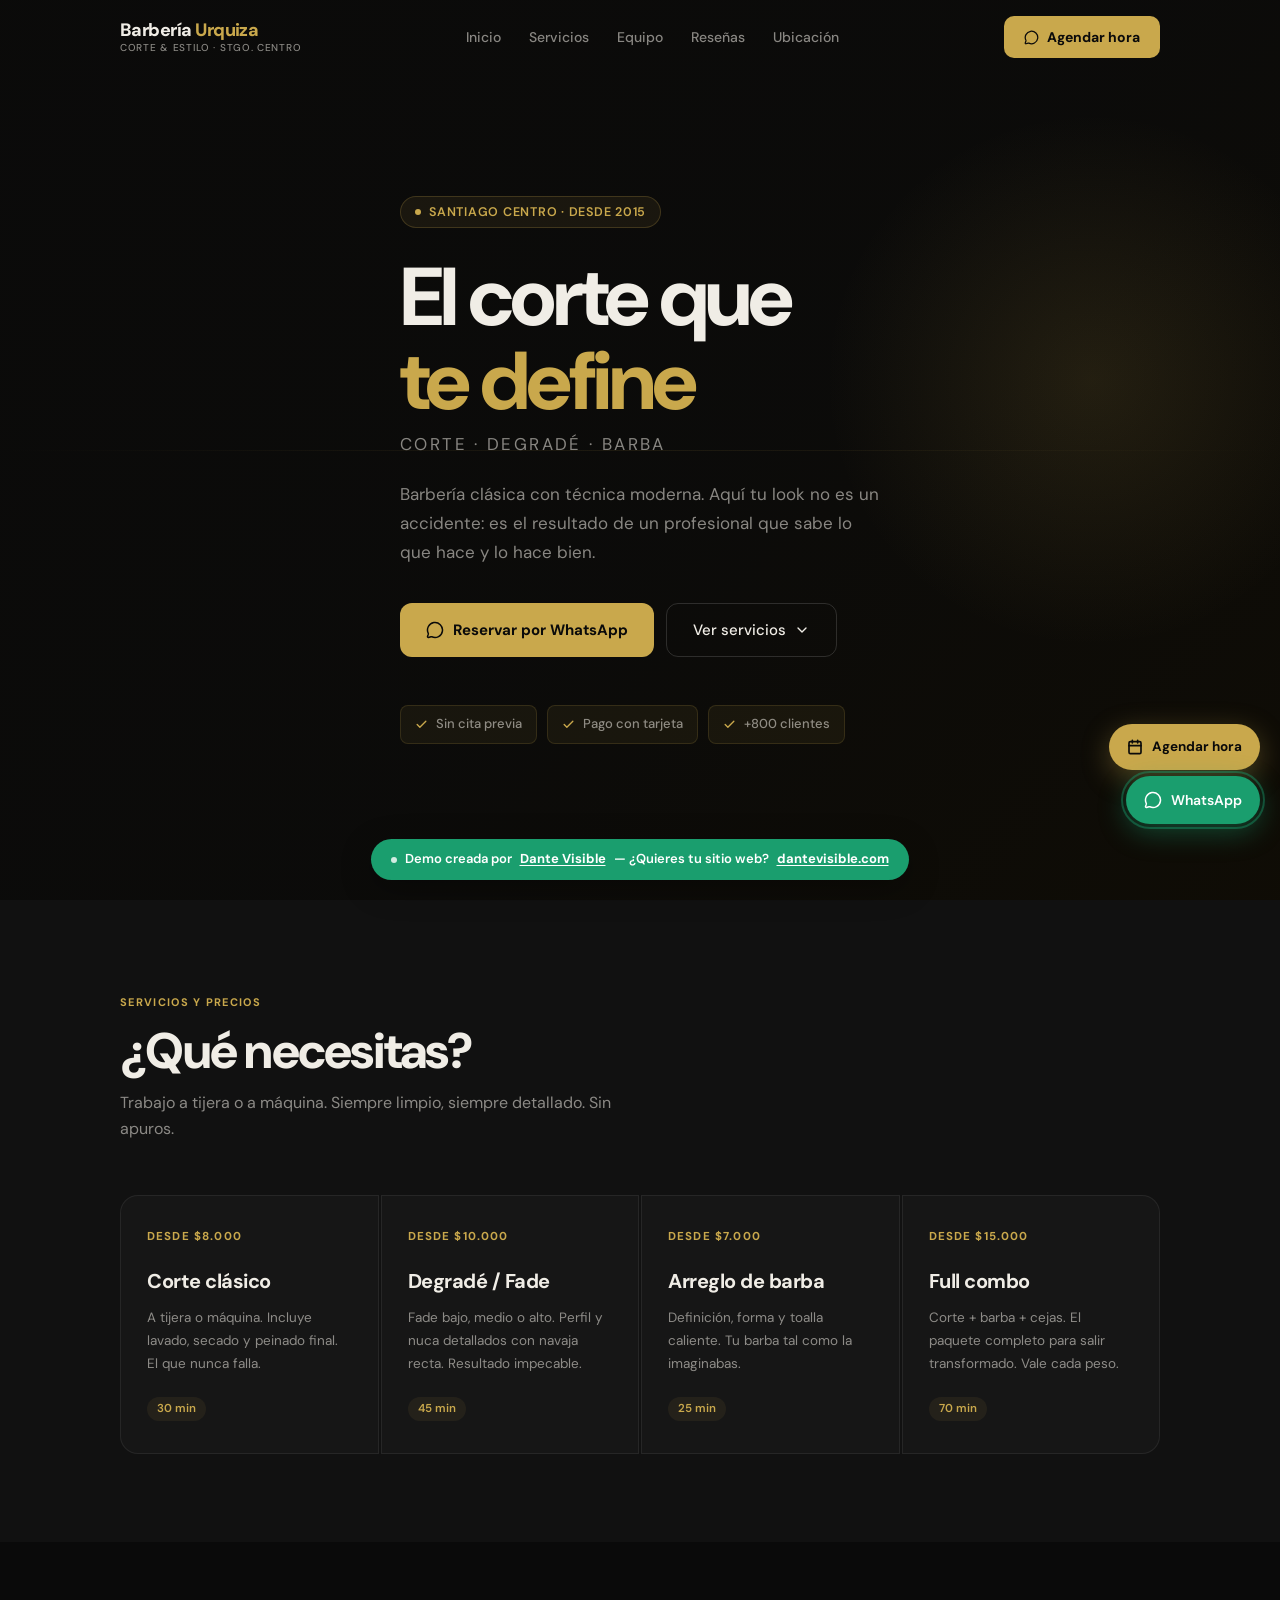
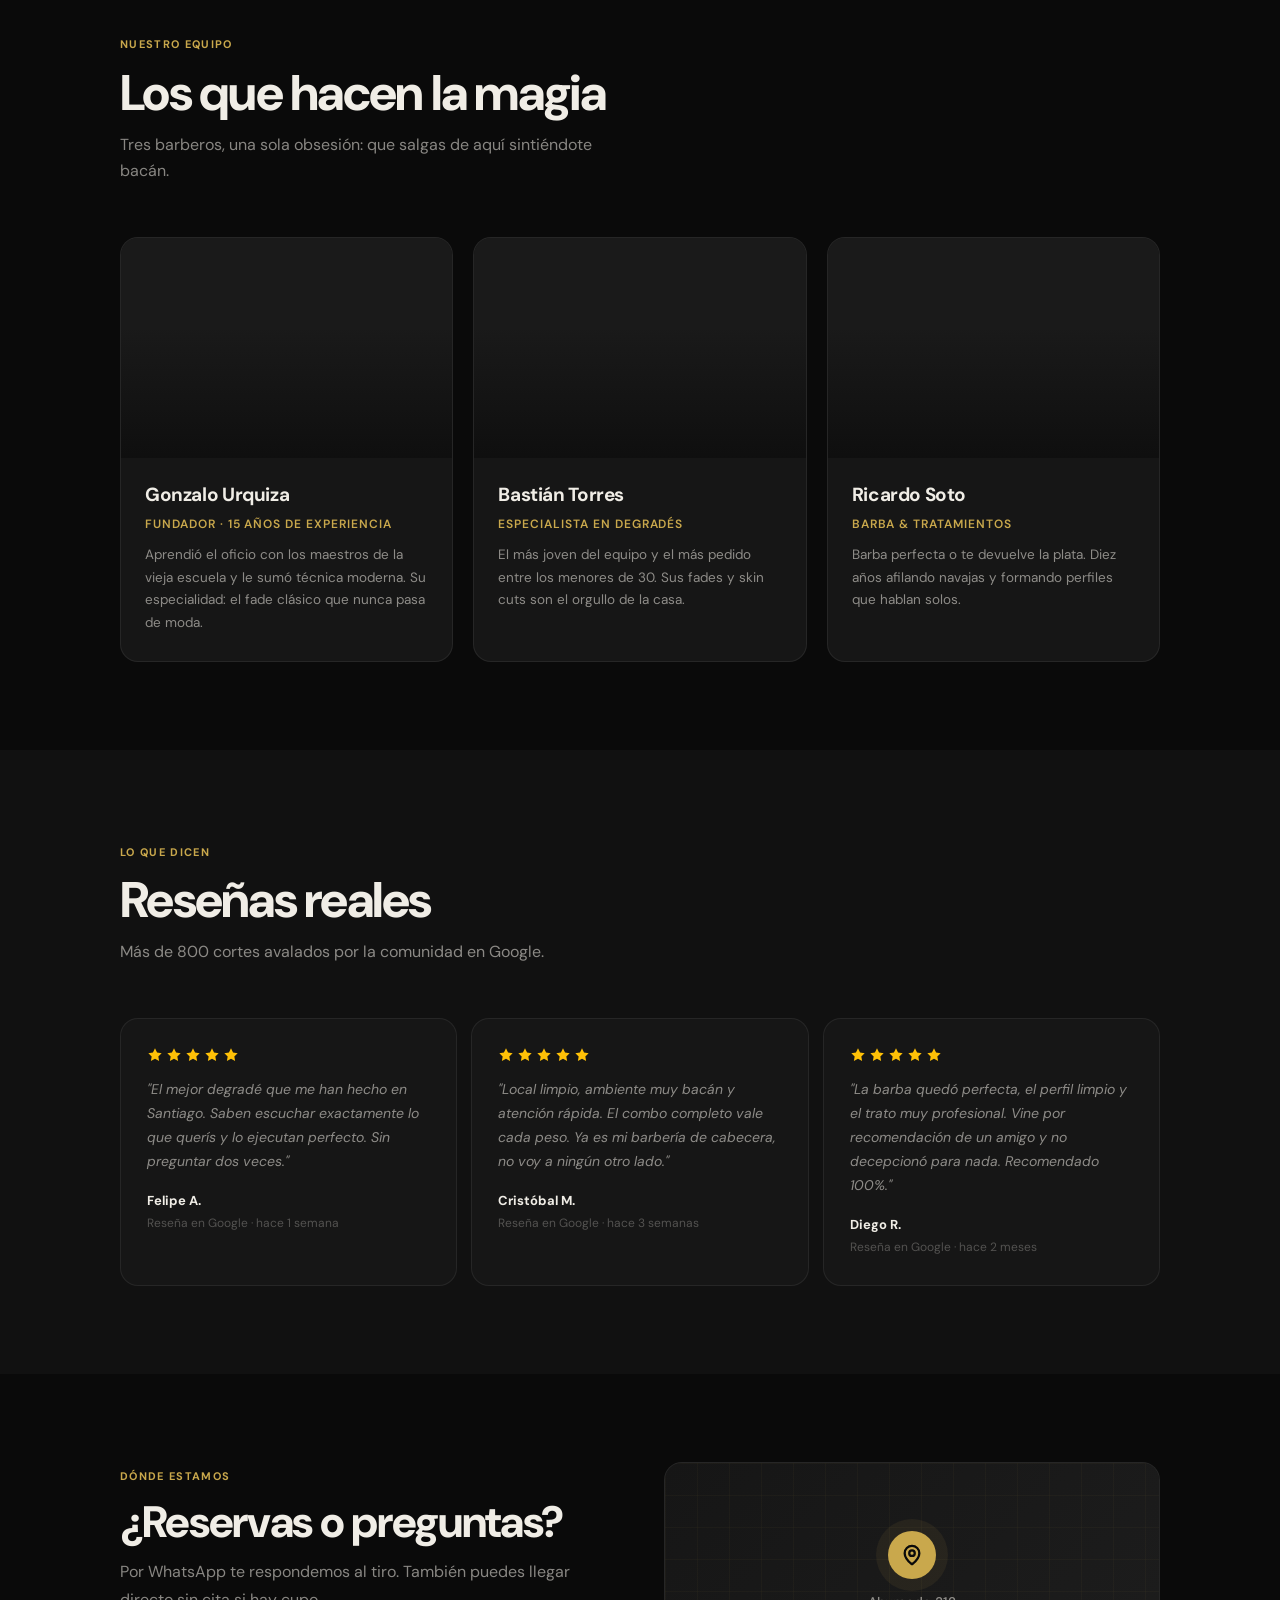
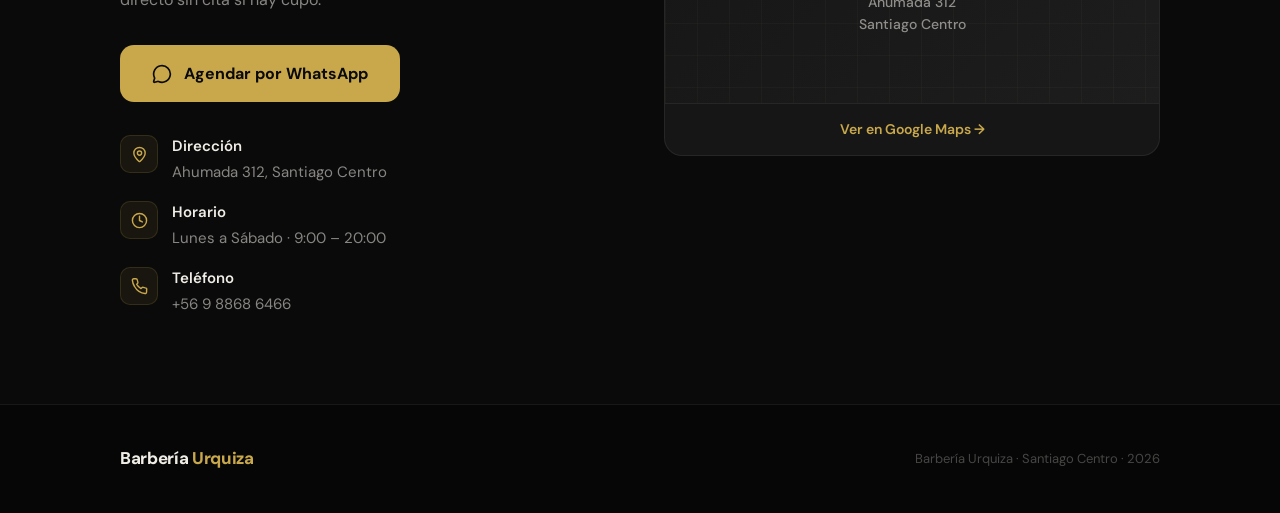
==== commit 73a9e7af: "fix: SEO/security audit fixes and demo nav centering - Remove one-off Alejo Barber demo, noindex rem" ====
--- a/demos/barberia.html
+++ b/demos/barberia.html
@@ -5,103 +5,56 @@
 <meta name="viewport" content="width=device-width, initial-scale=1.0"/>
 <title>Barbería Urquiza — Corte & Estilo · Santiago Centro</title>
 <meta name="description" content="Barbería clásica y moderna en Santiago Centro. Cortes, degradés, barba. Reserva tu hora por WhatsApp."/>
+<meta name="robots" content="noindex, follow"/>
+<link rel="icon" type="image/svg+xml" href="data:image/svg+xml,%3Csvg xmlns='http://www.w3.org/2000/svg' viewBox='0 0 100 100'%3E%3Crect width='100' height='100' rx='22' fill='%230D0D0D'/%3E%3Ctext x='50' y='69' font-family='Arial,sans-serif' font-size='58' font-weight='800' fill='%231A9E6E' text-anchor='middle'%3ED%3C/text%3E%3C/svg%3E"/>
 <link rel="preconnect" href="https://fonts.googleapis.com"/>
 <link rel="preconnect" href="https://fonts.gstatic.com" crossorigin/>
 <link href="https://fonts.googleapis.com/css2?family=DM+Sans:opsz,wght@9..40,400;9..40,500;9..40,600;9..40,700;9..40,800&display=swap" rel="stylesheet"/>
+<link rel="stylesheet" href="assets/shared.css"/>
 <style>
-*,*::before,*::after{box-sizing:border-box;margin:0;padding:0}
-html{scroll-behavior:smooth;-webkit-text-size-adjust:100%}
 :root{
   --bg:#0A0A0A;--bg2:#111;--card:#161616;--card-h:#1E1E1E;
   --border:rgba(255,255,255,0.07);--border2:rgba(255,255,255,0.14);
-  --gold:#C9A84C;--gold-h:#DDB95C;--gold-glow:rgba(201,168,76,0.22);
-  --gold-subtle:rgba(201,168,76,0.08);
+  --accent:#C9A84C;--accent-h:#DDB95C;--accent-glow:rgba(201,168,76,0.22);
+  --accent-subtle:rgba(201,168,76,0.08);--accent-ink:#0A0A0A;
   --text:#F0EDE6;--text-m:rgba(240,237,230,0.55);--text-s:rgba(240,237,230,0.28);
   --font:'DM Sans',sans-serif;--r:12px;--r2:18px;
   --ease:cubic-bezier(0.16,1,0.3,1);--t:0.24s;
 }
-body{background:var(--bg);color:var(--text);font-family:var(--font);font-size:16px;line-height:1.6;overflow-x:hidden}
-a{color:inherit;text-decoration:none}img{max-width:100%;display:block}
-button{cursor:pointer;border:none;background:none;font:inherit}ul{list-style:none}
-.wrap{max-width:1120px;margin:0 auto;padding:0 20px}
-@media(min-width:768px){.wrap{padding:0 40px}}
-.rev{opacity:0;transform:translateY(22px);transition:opacity .65s var(--ease),transform .65s var(--ease)}
-.rev.in{opacity:1;transform:none}
-.rev.d1{transition-delay:.1s}.rev.d2{transition-delay:.2s}.rev.d3{transition-delay:.3s}
-
-/* NAV */
-.nav{position:fixed;top:0;left:0;right:0;z-index:100;padding:16px 0;transition:background var(--t),border-color var(--t);border-bottom:1px solid transparent}
-.nav.scrolled{background:rgba(10,10,10,0.93);backdrop-filter:blur(20px);border-color:var(--border)}
-.nav__inner{display:flex;align-items:center;justify-content:space-between}
-.nav__logo{font-size:18px;font-weight:800;letter-spacing:-.03em;line-height:1.1}
-.nav__logo span{color:var(--gold)}
-.nav__logo sub{font-size:10px;font-weight:500;color:var(--text-m);display:block;letter-spacing:.07em;text-transform:uppercase;margin-top:1px}
-.nav__links{display:none;gap:28px}
-@media(min-width:768px){.nav__links{display:flex}}
-.nav__link{font-size:14px;color:var(--text-m);transition:color var(--t);font-weight:500}
-.nav__link:hover{color:var(--text)}
-.nav__cta{display:none;align-items:center;gap:8px;background:var(--gold);color:#0A0A0A;font-size:14px;font-weight:700;padding:10px 20px;border-radius:10px;transition:all var(--t)}
-.nav__cta:hover{background:var(--gold-h);transform:translateY(-1px);box-shadow:0 8px 24px var(--gold-glow)}
-@media(min-width:768px){.nav__cta{display:flex}}
-.nav__burger{display:flex;flex-direction:column;gap:5px;padding:4px}
-@media(min-width:768px){.nav__burger{display:none}}
-.nav__burger span{display:block;width:22px;height:2px;background:var(--text);border-radius:2px;transition:transform .3s var(--ease),opacity .3s}
-.nav__burger.open span:nth-child(1){transform:translateY(7px) rotate(45deg)}
-.nav__burger.open span:nth-child(2){opacity:0}
-.nav__burger.open span:nth-child(3){transform:translateY(-7px) rotate(-45deg)}
-.mob{position:fixed;inset:0;background:rgba(10,10,10,.97);backdrop-filter:blur(20px);z-index:99;display:flex;flex-direction:column;align-items:center;justify-content:center;gap:6px;opacity:0;pointer-events:none;transition:opacity .3s}
-.mob.open{opacity:1;pointer-events:all}
-.mob__link{font-size:32px;font-weight:700;color:var(--text-m);padding:8px 0;transition:color var(--t)}
-.mob__link:hover{color:var(--text)}
-.mob__cta{margin-top:28px;background:var(--gold);color:#0A0A0A;padding:14px 36px;border-radius:12px;font-size:16px;font-weight:700}
-
-/* HERO */
-.hero{position:relative;min-height:100svh;display:flex;align-items:center;padding:120px 0 80px;overflow:hidden}
+
+/* Overrides propios de esta demo: color e imagen del tema (dorado/barbería) */
+.nav.scrolled{background:rgba(10,10,10,0.93)}
+.mob{background:rgba(10,10,10,.97)}
+
 .hero__bg{position:absolute;inset:0;background:linear-gradient(135deg,rgba(10,10,10,0.9) 0%,rgba(10,10,10,0.78) 55%,rgba(15,12,5,0.88) 100%),url('https://images.unsplash.com/photo-1503951914875-452162b0f3f1?w=1600&q=80') center/cover no-repeat;background-color:#100E08}
 .hero__glow{position:absolute;top:10%;right:-8%;width:580px;height:580px;background:radial-gradient(circle,rgba(201,168,76,.12) 0%,transparent 65%)}
 .hero__line{position:absolute;top:50%;left:0;right:0;height:1px;background:linear-gradient(90deg,transparent,rgba(201,168,76,.1),transparent)}
-
-.hero__body{position:relative;z-index:2;max-width:700px}
-.hero__eyebrow{display:inline-flex;align-items:center;gap:8px;background:var(--gold-subtle);border:1px solid rgba(201,168,76,.22);border-radius:100px;padding:5px 14px;font-size:12.5px;font-weight:600;color:var(--gold);letter-spacing:.06em;text-transform:uppercase;margin-bottom:28px}
-.hero__dot{width:6px;height:6px;border-radius:50%;background:var(--gold);animation:blink 2s ease infinite}
-@keyframes blink{0%,100%{opacity:1}50%{opacity:.3}}
+.hero__body{max-width:700px}
+.hero__eyebrow{display:inline-flex;align-items:center;gap:8px;background:var(--accent-subtle);border:1px solid rgba(201,168,76,.22);border-radius:100px;padding:5px 14px;font-size:12.5px;font-weight:600;color:var(--accent);letter-spacing:.06em;text-transform:uppercase;margin-bottom:28px}
 .hero__h1{font-size:clamp(38px,7.5vw,82px);font-weight:800;letter-spacing:-.045em;line-height:1.02;margin-bottom:8px}
-.hero__h1 em{color:var(--gold);font-style:normal}
 .hero__tagline{font-size:clamp(13px,2vw,17px);font-weight:400;color:var(--text-m);text-transform:uppercase;letter-spacing:.14em;margin-bottom:22px}
 .hero__sub{font-size:clamp(15px,1.8vw,17px);color:var(--text-m);line-height:1.7;max-width:480px;margin-bottom:36px}
-.hero__btns{display:flex;flex-wrap:wrap;gap:12px;margin-bottom:48px}
-.btn-main{display:inline-flex;align-items:center;gap:9px;background:var(--gold);color:#0A0A0A;font-size:15px;font-weight:700;padding:14px 26px;border-radius:12px;transition:all var(--t)}
-.btn-main:hover{background:var(--gold-h);transform:translateY(-2px);box-shadow:0 12px 36px var(--gold-glow)}
-.btn-sec{display:inline-flex;align-items:center;gap:8px;color:var(--text);font-size:15px;font-weight:500;padding:14px 26px;border-radius:12px;border:1px solid var(--border2);transition:all var(--t)}
-.btn-sec:hover{background:rgba(255,255,255,.05);border-color:rgba(255,255,255,.22);transform:translateY(-1px)}
 .hero__chips{display:flex;flex-wrap:wrap;gap:10px}
 .chip{display:flex;align-items:center;gap:8px;padding:8px 14px;background:rgba(201,168,76,.07);border:1px solid rgba(201,168,76,.16);border-radius:8px;font-size:13px;font-weight:500;color:var(--text-m)}
-.chip svg{color:var(--gold)}
-
-/* SECTIONS */
-.sec{padding:88px 0}
-.sec--alt{background:var(--bg2)}
-.eyebrow{display:inline-block;font-size:11px;font-weight:700;letter-spacing:.12em;text-transform:uppercase;color:var(--gold);margin-bottom:12px}
-.sec__h{font-size:clamp(28px,4.5vw,50px);font-weight:800;letter-spacing:-.035em;line-height:1.08;margin-bottom:12px}
-.sec__sub{font-size:16px;color:var(--text-m);line-height:1.68;max-width:500px}
-
-/* SERVICES */
+.chip svg{color:var(--accent)}
+
+/* SERVICIOS (único de esta página) */
 .svc__grid{margin-top:52px;display:grid;gap:2px}
 @media(min-width:640px){.svc__grid{grid-template-columns:repeat(2,1fr)}}
 @media(min-width:960px){.svc__grid{grid-template-columns:repeat(4,1fr)}}
 .svc-c{background:var(--card);border:1px solid var(--border);padding:32px 26px;position:relative;transition:all var(--t);overflow:hidden}
-.svc-c::after{content:'';position:absolute;bottom:0;left:0;right:0;height:2px;background:var(--gold);transform:scaleX(0);transform-origin:left;transition:transform .35s var(--ease)}
+.svc-c::after{content:'';position:absolute;bottom:0;left:0;right:0;height:2px;background:var(--accent);transform:scaleX(0);transform-origin:left;transition:transform .35s var(--ease)}
 .svc-c:first-child{border-radius:var(--r2) 0 0 var(--r2)}
 .svc-c:last-child{border-radius:0 var(--r2) var(--r2) 0}
 @media(max-width:639px){.svc-c{border-radius:var(--r)!important}}
 .svc-c:hover{background:var(--card-h);border-color:var(--border2)}
 .svc-c:hover::after{transform:scaleX(1)}
-.svc-c__price{font-size:11.5px;font-weight:700;letter-spacing:.1em;text-transform:uppercase;color:var(--gold);margin-bottom:18px}
+.svc-c__price{font-size:11.5px;font-weight:700;letter-spacing:.1em;text-transform:uppercase;color:var(--accent);margin-bottom:18px}
 .svc-c__h{font-size:20px;font-weight:700;letter-spacing:-.025em;margin-bottom:10px}
 .svc-c__p{font-size:13.5px;color:var(--text-m);line-height:1.7;margin-bottom:18px}
-.svc-c__tag{display:inline-block;font-size:11.5px;font-weight:600;color:var(--gold);background:var(--gold-subtle);padding:3px 10px;border-radius:100px}
-
-/* EQUIPO */
+.svc-c__tag{display:inline-block;font-size:11.5px;font-weight:600;color:var(--accent);background:var(--accent-subtle);padding:3px 10px;border-radius:100px}
+
+/* EQUIPO (único de esta página) */
 .team__grid{margin-top:52px;display:grid;gap:20px}
 @media(min-width:640px){.team__grid{grid-template-columns:repeat(3,1fr)}}
 .team-c{background:var(--card);border:1px solid var(--border);border-radius:var(--r2);overflow:hidden;transition:all var(--t)}
@@ -110,60 +63,24 @@
 .team-c__photo::after{content:'';position:absolute;inset:0;background:linear-gradient(to top,rgba(10,10,10,.7) 0%,transparent 60%)}
 .team-c__body{padding:22px 24px 26px}
 .team-c__name{font-size:19px;font-weight:700;letter-spacing:-.02em;margin-bottom:4px}
-.team-c__role{font-size:12px;font-weight:600;letter-spacing:.08em;text-transform:uppercase;color:var(--gold);margin-bottom:10px}
+.team-c__role{font-size:12px;font-weight:600;letter-spacing:.08em;text-transform:uppercase;color:var(--accent);margin-bottom:10px}
 .team-c__bio{font-size:13.5px;color:var(--text-m);line-height:1.68}
 
-/* REVIEWS */
-.rev__grid{margin-top:52px;display:grid;gap:14px}
-@media(min-width:768px){.rev__grid{grid-template-columns:repeat(3,1fr)}}
-.rev-c{background:var(--card);border:1px solid var(--border);border-radius:var(--r2);padding:28px 26px;transition:all var(--t)}
-.rev-c:hover{border-color:var(--border2);background:var(--card-h);transform:translateY(-3px)}
-.rev-c__stars{display:flex;gap:3px;margin-bottom:14px}
-.rev-c__stars svg{fill:#FFC107;width:16px;height:16px}
-.rev-c__text{font-size:14px;line-height:1.72;color:var(--text-m);margin-bottom:18px;font-style:italic}
-.rev-c__author{font-size:13px;font-weight:700;color:var(--text)}
-.rev-c__via{font-size:12px;color:var(--text-s);margin-top:2px}
-
-/* CONTACT */
-.contact__grid{display:grid;gap:48px}
-@media(min-width:900px){.contact__grid{grid-template-columns:1fr 1fr;align-items:start}}
-.contact__h{font-size:clamp(26px,3.8vw,44px);font-weight:800;letter-spacing:-.03em;line-height:1.1;margin-bottom:12px}
-.contact__p{font-size:16px;color:var(--text-m);line-height:1.7;margin-bottom:32px}
-.wa-big{display:inline-flex;align-items:center;gap:12px;background:var(--gold);color:#0A0A0A;padding:16px 32px;border-radius:14px;font-size:16px;font-weight:700;transition:all var(--t);margin-bottom:32px}
-.wa-big:hover{background:var(--gold-h);transform:translateY(-2px);box-shadow:0 12px 40px var(--gold-glow)}
-.info-rows{display:flex;flex-direction:column;gap:16px}
-.info-row{display:flex;align-items:flex-start;gap:14px;font-size:15px;color:var(--text-m)}
-.info-row__ico{width:38px;height:38px;border-radius:10px;background:var(--gold-subtle);border:1px solid rgba(201,168,76,.16);display:flex;align-items:center;justify-content:center;color:var(--gold);flex-shrink:0;margin-top:1px}
-.info-row strong{display:block;color:var(--text);font-weight:600;margin-bottom:2px}
-.map-box{background:var(--card);border:1px solid var(--border);border-radius:var(--r2);overflow:hidden}
-.map-ph{height:240px;background:linear-gradient(135deg,#161616,#1D1D1D);display:flex;flex-direction:column;align-items:center;justify-content:center;gap:12px;position:relative}
+/* CONTACTO */
+.contact__h{font-size:clamp(26px,3.8vw,44px)}
+.info-row__ico{border-color:rgba(201,168,76,.16)}
+.map-ph{background:linear-gradient(135deg,#161616,#1D1D1D)}
 .map-ph::before{content:'';position:absolute;inset:0;background-image:linear-gradient(rgba(201,168,76,.04) 1px,transparent 1px),linear-gradient(90deg,rgba(201,168,76,.04) 1px,transparent 1px);background-size:32px 32px}
-.map-pin{width:48px;height:48px;border-radius:50%;background:var(--gold);display:flex;align-items:center;justify-content:center;color:#0A0A0A;position:relative;z-index:1;box-shadow:0 0 0 12px var(--gold-subtle)}
-.map-ph p{font-size:14px;color:var(--text-m);position:relative;z-index:1;text-align:center;font-weight:500}
-.map-link{display:block;padding:14px 20px;text-align:center;font-size:14px;font-weight:600;color:var(--gold);border-top:1px solid var(--border);transition:background var(--t)}
-.map-link:hover{background:var(--gold-subtle)}
 
 /* FOOTER */
-.footer{background:#060606;border-top:1px solid var(--border);padding:40px 0}
-.footer__inner{display:flex;flex-direction:column;gap:6px;align-items:center;text-align:center}
-@media(min-width:640px){.footer__inner{flex-direction:row;justify-content:space-between}}
-.footer__logo{font-size:17px;font-weight:800;letter-spacing:-.02em}
-.footer__logo span{color:var(--gold)}
-.footer__copy{font-size:13px;color:var(--text-s)}
-
-/* FLOATING BUTTONS */
-.wa-float{position:fixed;bottom:76px;right:20px;z-index:998;display:flex;align-items:center;gap:9px;background:#1A9E6E;color:#fff;padding:13px 18px;border-radius:50px;font-size:14px;font-weight:600;font-family:var(--font);box-shadow:0 8px 28px rgba(26,158,110,.42);transition:all .3s var(--ease);white-space:nowrap}
-.wa-float:hover{background:#22B87A;transform:translateY(-3px);box-shadow:0 16px 44px rgba(26,158,110,.54)}
-.wa-float__ring{position:absolute;inset:-5px;border-radius:55px;border:2px solid rgba(26,158,110,.42);animation:pring 2.4s ease-out infinite}
-@keyframes pring{0%{transform:scale(1);opacity:1}100%{transform:scale(1.3);opacity:0}}
-.agendar-float{position:fixed;bottom:130px;right:20px;z-index:998;display:flex;align-items:center;gap:9px;background:var(--gold);color:#0A0A0A;padding:12px 18px;border-radius:50px;font-size:13.5px;font-weight:700;font-family:var(--font);box-shadow:0 8px 28px rgba(201,168,76,.35);transition:all .3s var(--ease);white-space:nowrap}
-.agendar-float:hover{background:var(--gold-h);transform:translateY(-3px);box-shadow:0 16px 44px rgba(201,168,76,.45)}
-
-/* DEMO BANNER */
-.demo-bar{position:fixed;bottom:20px;left:50%;transform:translateX(-50%);z-index:999;display:flex;align-items:center;gap:8px;background:#1A9E6E;color:#fff;padding:10px 20px;border-radius:100px;font-size:13px;font-weight:600;box-shadow:0 8px 32px rgba(0,0,0,.4);white-space:nowrap;font-family:var(--font)}
-.demo-bar a{color:#fff;text-decoration:underline;text-underline-offset:2px;font-weight:700}
-.demo-bar a:hover{opacity:.85}
-.demo-bar__dot{width:6px;height:6px;border-radius:50%;background:#fff;opacity:.8;flex-shrink:0}
+.footer{background:#060606}
+
+/* FLOATING BUTTONS: WhatsApp usa el verde de marca; Agendar usa el dorado del tema */
+.wa-float{background:#1A9E6E;color:#fff;box-shadow:0 8px 28px rgba(26,158,110,.42)}
+.wa-float:hover{background:#22B87A;box-shadow:0 16px 44px rgba(26,158,110,.54)}
+.wa-float__ring{border:2px solid rgba(26,158,110,.42)}
+.agendar-float{position:fixed;bottom:130px;right:20px;z-index:998;display:flex;align-items:center;gap:9px;background:var(--accent);color:var(--accent-ink);padding:12px 18px;border-radius:50px;font-size:13.5px;font-weight:700;font-family:var(--font);box-shadow:0 8px 28px rgba(201,168,76,.35);transition:all .3s var(--ease);white-space:nowrap}
+.agendar-float:hover{background:var(--accent-h);transform:translateY(-3px);box-shadow:0 16px 44px rgba(201,168,76,.45)}
 </style>
 </head>
 <body>
@@ -417,27 +334,6 @@
   Demo creada por <a href="../index.html" target="_blank">Dante Visible</a> — ¿Quieres tu sitio web? <a href="../index.html" target="_blank">dantevisible.com</a>
 </div>
 
-<script>
-const nav = document.getElementById('nav');
-window.addEventListener('scroll', () => nav.classList.toggle('scrolled', scrollY > 40), {passive:true});
-const burger = document.getElementById('burger'), mob = document.getElementById('mob');
-let open = false;
-burger.addEventListener('click', () => {
-  open = !open; burger.classList.toggle('open', open); mob.classList.toggle('open', open);
-  burger.setAttribute('aria-expanded', open); document.body.style.overflow = open ? 'hidden' : '';
-});
-function closeMob() {
-  open = false; burger.classList.remove('open'); mob.classList.remove('open');
-  burger.setAttribute('aria-expanded', 'false'); document.body.style.overflow = '';
-}
-const obs = new IntersectionObserver(es => es.forEach(e => { if (e.isIntersecting) e.target.classList.add('in'); }), {threshold:0.08, rootMargin:'0px 0px -30px 0px'});
-document.querySelectorAll('.rev:not(.in)').forEach(el => obs.observe(el));
-document.querySelectorAll('a[href^="#"]').forEach(a => {
-  a.addEventListener('click', e => {
-    const t = document.querySelector(a.getAttribute('href'));
-    if (t) { e.preventDefault(); t.scrollIntoView({behavior:'smooth',block:'start'}); if(open) closeMob(); }
-  });
-});
-</script>
+<script src="assets/shared.js"></script>
 </body>
 </html>
--- a/demos/assets/shared.css
+++ b/demos/assets/shared.css
@@ -0,0 +1,115 @@
+/* Dante Visible — estilos compartidos de las páginas demo (Vitrina Digital).
+   Cada demo define sus propias variables de color (--bg, --accent, --accent-ink, etc.)
+   en su propio <style>; este archivo solo contiene la estructura que se repite igual
+   en todas: reset, nav, menú móvil, botones, secciones, reseñas, contacto y footer. */
+
+*,*::before,*::after{box-sizing:border-box;margin:0;padding:0}
+html{scroll-behavior:smooth;-webkit-text-size-adjust:100%}
+body{background:var(--bg);color:var(--text);font-family:var(--font);font-size:16px;line-height:1.6;overflow-x:hidden}
+a{color:inherit;text-decoration:none}
+img{max-width:100%;display:block}
+button{cursor:pointer;border:none;background:none;font:inherit}
+ul{list-style:none}
+.wrap{max-width:1120px;margin:0 auto;padding:0 20px}
+@media(min-width:768px){.wrap{padding:0 40px}}
+
+.rev{opacity:0;transform:translateY(22px);transition:opacity .65s var(--ease),transform .65s var(--ease)}
+.rev.in{opacity:1;transform:none}
+.rev.d1{transition-delay:.1s}
+.rev.d2{transition-delay:.2s}
+.rev.d3{transition-delay:.3s}
+
+/* NAV */
+.nav{position:fixed;top:0;left:0;right:0;z-index:100;padding:16px 0;transition:background var(--t),border-color var(--t);border-bottom:1px solid transparent}
+.nav.scrolled{backdrop-filter:blur(20px);border-color:var(--border)}
+.nav__inner{display:flex;align-items:center;justify-content:space-between;gap:16px}
+.nav__logo{font-size:18px;font-weight:800;letter-spacing:-.03em;line-height:1.1;color:var(--text)}
+.nav__logo span{color:var(--accent)}
+.nav__logo sub{font-size:10px;font-weight:500;color:var(--text-m);display:block;letter-spacing:.07em;text-transform:uppercase;margin-top:1px}
+.nav__links{display:none;gap:28px}
+@media(min-width:768px){.nav__links{display:flex}}
+.nav__link{font-size:14px;color:var(--text-m);transition:color var(--t);font-weight:500}
+.nav__link:hover{color:var(--text)}
+.nav__cta{display:none;align-items:center;gap:8px;background:var(--accent);color:var(--accent-ink);font-size:14px;font-weight:700;padding:10px 20px;border-radius:10px;transition:all var(--t);white-space:nowrap}
+.nav__cta:hover{background:var(--accent-h);transform:translateY(-1px);box-shadow:0 8px 24px var(--accent-glow)}
+@media(min-width:768px){.nav__cta{display:flex}}
+.nav__burger{display:flex;flex-direction:column;gap:5px;padding:4px}
+@media(min-width:768px){.nav__burger{display:none}}
+.nav__burger span{display:block;width:22px;height:2px;background:var(--text);border-radius:2px;transition:transform .3s var(--ease),opacity .3s}
+.nav__burger.open span:nth-child(1){transform:translateY(7px) rotate(45deg)}
+.nav__burger.open span:nth-child(2){opacity:0}
+.nav__burger.open span:nth-child(3){transform:translateY(-7px) rotate(-45deg)}
+
+.mob{position:fixed;inset:0;backdrop-filter:blur(20px);z-index:99;display:flex;flex-direction:column;align-items:center;justify-content:center;gap:6px;opacity:0;pointer-events:none;transition:opacity .3s}
+.mob.open{opacity:1;pointer-events:all}
+.mob__link{font-size:32px;font-weight:700;color:var(--text-m);padding:8px 0;transition:color var(--t)}
+.mob__link:hover{color:var(--text)}
+.mob__cta{margin-top:28px;background:var(--accent);color:var(--accent-ink);padding:14px 36px;border-radius:12px;font-size:16px;font-weight:700}
+
+/* HERO base */
+.hero{position:relative;min-height:100svh;display:flex;align-items:center;padding:120px 0 80px;overflow:hidden}
+.hero__body{position:relative;z-index:2}
+.hero__dot{width:6px;height:6px;border-radius:50%;background:var(--accent);animation:blink 2s ease infinite}
+@keyframes blink{0%,100%{opacity:1}50%{opacity:.3}}
+.hero__h1 em{color:var(--accent);font-style:normal}
+.hero__btns{display:flex;flex-wrap:wrap;gap:12px;margin-bottom:48px}
+.btn-main{display:inline-flex;align-items:center;gap:9px;background:var(--accent);color:var(--accent-ink);font-size:15px;font-weight:700;padding:14px 26px;border-radius:12px;transition:all var(--t)}
+.btn-main:hover{background:var(--accent-h);transform:translateY(-2px);box-shadow:0 12px 36px var(--accent-glow)}
+.btn-sec{display:inline-flex;align-items:center;gap:8px;color:var(--text);font-size:15px;font-weight:500;padding:14px 26px;border-radius:12px;border:1px solid var(--border2);transition:all var(--t)}
+.btn-sec:hover{background:rgba(255,255,255,.05);border-color:rgba(255,255,255,.22);transform:translateY(-1px)}
+
+/* SECTIONS */
+.sec{padding:88px 0}
+.sec--alt{background:var(--bg2)}
+.eyebrow{display:inline-block;font-size:11px;font-weight:700;letter-spacing:.12em;text-transform:uppercase;color:var(--accent);margin-bottom:12px}
+.sec__h{font-size:clamp(28px,4.5vw,50px);font-weight:800;letter-spacing:-.035em;line-height:1.08;margin-bottom:12px}
+.sec__sub{font-size:16px;color:var(--text-m);line-height:1.68;max-width:500px}
+
+/* REVIEWS */
+.rev__grid{margin-top:52px;display:grid;gap:14px}
+@media(min-width:768px){.rev__grid{grid-template-columns:repeat(3,1fr)}}
+.rev-c{background:var(--card);border:1px solid var(--border);border-radius:var(--r2);padding:28px 26px;transition:all var(--t)}
+.rev-c:hover{border-color:var(--border2);background:var(--card-h);transform:translateY(-3px)}
+.rev-c__stars{display:flex;gap:3px;margin-bottom:14px}
+.rev-c__stars svg{fill:#FFC107;width:16px;height:16px}
+.rev-c__text{font-size:14px;line-height:1.72;color:var(--text-m);margin-bottom:18px;font-style:italic}
+.rev-c__author{font-size:13px;font-weight:700;color:var(--text)}
+.rev-c__via{font-size:12px;color:var(--text-s);margin-top:2px}
+
+/* CONTACT */
+.contact__grid{display:grid;gap:48px}
+@media(min-width:900px){.contact__grid{grid-template-columns:1fr 1fr;align-items:start}}
+.contact__h{font-weight:800;letter-spacing:-.03em;line-height:1.1;margin-bottom:12px}
+.contact__p{font-size:16px;color:var(--text-m);line-height:1.7;margin-bottom:32px}
+.wa-big{display:inline-flex;align-items:center;gap:12px;background:var(--accent);color:var(--accent-ink);padding:16px 32px;border-radius:14px;font-size:16px;font-weight:700;transition:all var(--t);margin-bottom:32px;width:fit-content}
+.wa-big:hover{background:var(--accent-h);transform:translateY(-2px);box-shadow:0 12px 40px var(--accent-glow)}
+.info-rows{display:flex;flex-direction:column;gap:16px}
+.info-row{display:flex;align-items:flex-start;gap:14px;font-size:15px;color:var(--text-m)}
+.info-row__ico{width:38px;height:38px;border-radius:10px;background:var(--accent-subtle);border:1px solid transparent;display:flex;align-items:center;justify-content:center;color:var(--accent);flex-shrink:0;margin-top:1px}
+.info-row strong{display:block;color:var(--text);font-weight:600;margin-bottom:2px}
+.map-box{background:var(--card);border:1px solid var(--border);border-radius:var(--r2);overflow:hidden}
+.map-ph{height:240px;display:flex;flex-direction:column;align-items:center;justify-content:center;gap:12px;position:relative}
+.map-pin{width:48px;height:48px;border-radius:50%;background:var(--accent);display:flex;align-items:center;justify-content:center;color:var(--accent-ink);position:relative;z-index:1;box-shadow:0 0 0 12px var(--accent-subtle)}
+.map-ph p{font-size:14px;color:var(--text-m);position:relative;z-index:1;text-align:center;font-weight:500}
+.map-link{display:block;padding:14px 20px;text-align:center;font-size:14px;font-weight:600;color:var(--accent);border-top:1px solid var(--border);transition:background var(--t)}
+.map-link:hover{background:var(--accent-subtle)}
+
+/* FOOTER */
+.footer{border-top:1px solid var(--border);padding:40px 0}
+.footer__inner{display:flex;flex-direction:column;gap:6px;align-items:center;text-align:center}
+@media(min-width:640px){.footer__inner{flex-direction:row;justify-content:space-between}}
+.footer__logo{font-size:17px;font-weight:800;letter-spacing:-.02em}
+.footer__logo span{color:var(--accent)}
+.footer__copy{font-size:13px;color:var(--text-s)}
+
+/* FLOATING WHATSAPP (posición/estructura; color se define por página) */
+.wa-float{position:fixed;bottom:76px;right:20px;z-index:998;display:flex;align-items:center;gap:9px;padding:13px 18px;border-radius:50px;font-size:14px;font-weight:600;font-family:var(--font);transition:all .3s var(--ease);white-space:nowrap}
+.wa-float:hover{transform:translateY(-3px)}
+.wa-float__ring{position:absolute;inset:-5px;border-radius:55px;animation:pring 2.4s ease-out infinite}
+@keyframes pring{0%{transform:scale(1);opacity:1}100%{transform:scale(1.3);opacity:0}}
+
+/* DEMO BANNER */
+.demo-bar{position:fixed;bottom:20px;left:50%;transform:translateX(-50%);z-index:999;display:flex;align-items:center;gap:8px;background:#1A9E6E;color:#fff;padding:10px 20px;border-radius:100px;font-size:13px;font-weight:600;box-shadow:0 8px 32px rgba(0,0,0,.3);white-space:nowrap;font-family:var(--font)}
+.demo-bar a{color:#fff;text-decoration:underline;text-underline-offset:2px;font-weight:700}
+.demo-bar a:hover{opacity:.85}
+.demo-bar__dot{width:6px;height:6px;border-radius:50%;background:#fff;opacity:.8;flex-shrink:0}
